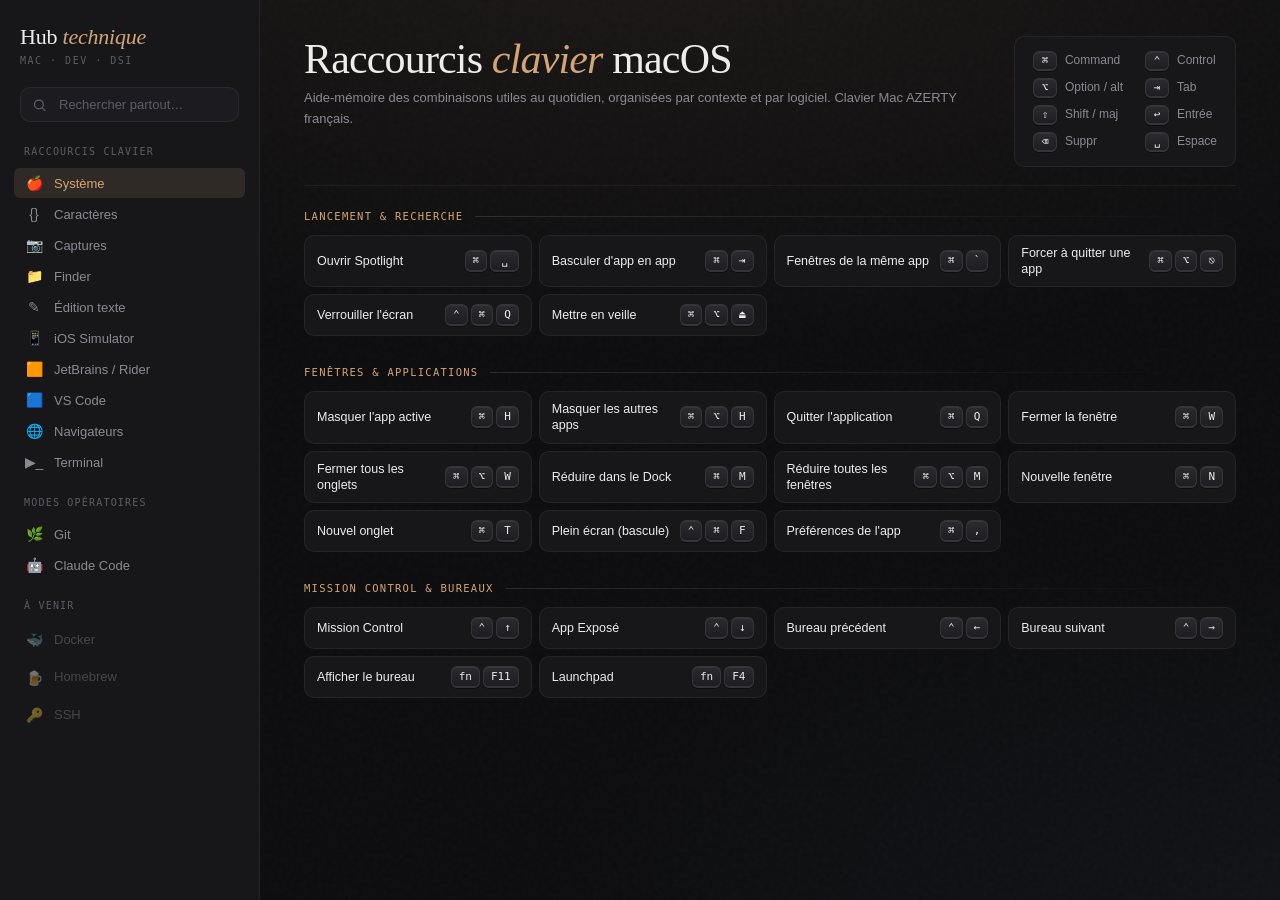
==== index.html @ de7df391 "Prépare le repo pour GitHub Pages - Renomme hub-technique.html en index.html pour servir à la racine" ====
<!DOCTYPE html>
<html lang="fr">
<head>
<meta charset="UTF-8">
<meta name="viewport" content="width=device-width, initial-scale=1.0">
<title>Hub technique — Raccourcis & Modes opératoires</title>
<link href="./assets/fonts.css" rel="stylesheet">
<style>
  :root {
    --bg:          #0d0d0f;
    --bg-raised:   #17171a;
    --bg-card:     #1c1c20;
    --bg-code:     #0a0a0c;
    --border:      rgba(255, 255, 255, 0.06);
    --border-strong: rgba(255, 255, 255, 0.12);
    --text:        #ededea;
    --text-muted:  #8a8a92;
    --text-dim:    #5c5c64;
    --accent:      #d4a574;
    --accent-soft: #d4a57422;
    --accent-hover: #e8b683;
    --accent-blue: #7aa7d9;
    --accent-green: #7dc89a;
    --accent-red:  #d97a7a;
    --key-bg-top:  #2a2a2f;
    --key-bg-bot:  #1d1d22;
    --key-border:  #353539;
    --key-shadow:  rgba(0, 0, 0, 0.4);
    --radius:      10px;
    --radius-sm:   6px;

    --syntax-keyword: #c792ea;
    --syntax-string:  #c3e88d;
    --syntax-comment: #676e95;
    --syntax-func:    #82aaff;
    --syntax-flag:    #ffcb6b;
  }

  * { box-sizing: border-box; margin: 0; padding: 0; }
  html { scroll-behavior: smooth; }

  body {
    font-family: 'Inter', -apple-system, sans-serif;
    background: var(--bg);
    color: var(--text);
    min-height: 100vh;
    line-height: 1.6;
    background-image:
      radial-gradient(ellipse 80% 50% at 50% -10%, rgba(212, 165, 116, 0.08), transparent),
      radial-gradient(ellipse 60% 40% at 100% 100%, rgba(122, 167, 217, 0.04), transparent);
    background-attachment: fixed;
  }

  body::before {
    content: '';
    position: fixed;
    inset: 0;
    pointer-events: none;
    opacity: 0.025;
    background-image: url("data:image/svg+xml,%3Csvg viewBox='0 0 200 200' xmlns='http://www.w3.org/2000/svg'%3E%3Cfilter id='n'%3E%3CfeTurbulence type='fractalNoise' baseFrequency='0.9'/%3E%3C/filter%3E%3Crect width='100%25' height='100%25' filter='url(%23n)'/%3E%3C/svg%3E");
    z-index: 1;
  }

  /* ============ LAYOUT ============ */
  .app {
    display: grid;
    grid-template-columns: 260px 1fr;
    min-height: 100vh;
    position: relative;
    z-index: 2;
  }

  /* ============ SIDEBAR ============ */
  aside {
    background: var(--bg-raised);
    border-right: 1px solid var(--border);
    padding: 24px 14px;
    position: sticky;
    top: 0;
    height: 100vh;
    overflow-y: auto;
  }

  .brand {
    font-family: 'Instrument Serif', serif;
    font-size: 22px;
    line-height: 1.15;
    margin-bottom: 4px;
    letter-spacing: -0.01em;
    padding: 0 6px;
  }
  .brand em { font-style: italic; color: var(--accent); }

  .brand-sub {
    font-family: 'JetBrains Mono', monospace;
    font-size: 10px;
    letter-spacing: 0.15em;
    text-transform: uppercase;
    color: var(--text-dim);
    margin-bottom: 18px;
    padding: 0 6px;
  }

  /* Global search in sidebar */
  .search-wrapper {
    position: relative;
    margin-bottom: 22px;
    padding: 0 6px;
  }

  .search-wrapper svg {
    position: absolute;
    left: 18px;
    top: 50%;
    transform: translateY(-50%);
    color: var(--text-dim);
    pointer-events: none;
  }

  #global-search {
    width: 100%;
    padding: 9px 14px 9px 38px;
    background: var(--bg-card);
    border: 1px solid var(--border);
    border-radius: var(--radius);
    color: var(--text);
    font-family: 'Inter', sans-serif;
    font-size: 13px;
    transition: all 0.2s;
  }
  #global-search:focus {
    outline: none;
    border-color: var(--accent);
    box-shadow: 0 0 0 3px var(--accent-soft);
  }
  #global-search::placeholder { color: var(--text-dim); }

  .search-hint {
    font-family: 'JetBrains Mono', monospace;
    font-size: 10px;
    color: var(--text-dim);
    margin-top: 6px;
    padding: 0 6px;
  }

  .nav-group { margin-bottom: 18px; }

  .nav-group-title {
    font-family: 'JetBrains Mono', monospace;
    font-size: 10px;
    font-weight: 500;
    letter-spacing: 0.12em;
    text-transform: uppercase;
    color: var(--text-dim);
    margin-bottom: 8px;
    padding: 0 10px;
  }

  .nav-item {
    display: flex;
    align-items: center;
    gap: 10px;
    padding: 7px 10px;
    border-radius: var(--radius-sm);
    color: var(--text-muted);
    text-decoration: none;
    font-size: 13px;
    cursor: pointer;
    transition: all 0.15s;
    margin-bottom: 1px;
    border: none;
    background: none;
    width: 100%;
    text-align: left;
    font-family: inherit;
  }

  .nav-item:hover { background: rgba(255,255,255,0.03); color: var(--text); }

  .nav-item.active {
    background: var(--accent-soft);
    color: var(--accent);
    font-weight: 500;
  }

  .nav-icon {
    font-size: 14px;
    width: 20px;
    text-align: center;
    flex-shrink: 0;
  }

  .nav-sub {
    margin-left: 28px;
    padding-left: 12px;
    border-left: 1px solid var(--border);
    margin-top: 4px;
    margin-bottom: 6px;
    display: none;
  }
  .nav-item.active ~ .nav-sub { display: block; }

  .nav-sub a {
    display: block;
    padding: 4px 10px;
    font-size: 12px;
    color: var(--text-dim);
    text-decoration: none;
    border-radius: var(--radius-sm);
    transition: all 0.15s;
  }

  .nav-sub a:hover { color: var(--text); background: rgba(255,255,255,0.03); }

  /* ============ MAIN ============ */
  main {
    padding: 36px 44px 80px;
    max-width: 1200px;
  }

  .page { display: none; animation: fadeIn 0.25s ease-out; }
  .page.active { display: block; }

  @keyframes fadeIn {
    from { opacity: 0; transform: translateY(3px); }
    to { opacity: 1; transform: translateY(0); }
  }

  /* ============ HEADER commun ============ */
  .page-header {
    margin-bottom: 24px;
    padding-bottom: 18px;
    border-bottom: 1px solid var(--border);
  }

  .page-eyebrow {
    font-family: 'JetBrains Mono', monospace;
    font-size: 11px;
    font-weight: 500;
    letter-spacing: 0.15em;
    text-transform: uppercase;
    color: var(--accent);
    margin-bottom: 8px;
  }

  .page-title {
    font-family: 'Instrument Serif', serif;
    font-size: clamp(30px, 4.5vw, 48px);
    font-weight: 400;
    line-height: 1.1;
    letter-spacing: -0.02em;
    margin-bottom: 8px;
  }
  .page-title em { font-style: italic; color: var(--accent); }

  .page-intro {
    color: var(--text-muted);
    font-size: 14px;
    max-width: 700px;
  }

  /* ============ HEADER SPÉCIFIQUE RACCOURCIS (légende 2 col à droite) ============ */
  .shortcuts-header {
    display: grid;
    grid-template-columns: 1fr auto;
    gap: 32px;
    align-items: start;
    margin-bottom: 22px;
    padding-bottom: 18px;
    border-bottom: 1px solid var(--border);
  }

  .shortcuts-header h1 {
    font-family: 'Instrument Serif', serif;
    font-size: clamp(28px, 3.8vw, 42px);
    font-weight: 400;
    line-height: 1.1;
    letter-spacing: -0.02em;
    margin-bottom: 6px;
    white-space: nowrap;
  }
  .shortcuts-header h1 em { font-style: italic; color: var(--accent); }

  .shortcuts-header .page-intro { margin-bottom: 0; font-size: 13px; }

  .legend {
    display: grid;
    grid-template-columns: repeat(2, auto);
    column-gap: 22px;
    row-gap: 7px;
    padding: 14px 18px;
    background: var(--bg-raised);
    border: 1px solid var(--border);
    border-radius: var(--radius);
  }

  .legend-item {
    display: flex;
    align-items: center;
    gap: 8px;
    font-size: 12px;
    color: var(--text-muted);
    white-space: nowrap;
  }

  .legend-item kbd {
    min-width: 24px;
    font-size: 11px;
    padding: 3px 7px;
  }

  /* ============ SECTIONS (communes) ============ */
  .section {
    margin-bottom: 28px;
    scroll-margin-top: 20px;
  }

  .section-title {
    font-family: 'JetBrains Mono', monospace;
    font-size: 10.5px;
    font-weight: 500;
    letter-spacing: 0.12em;
    text-transform: uppercase;
    color: var(--accent);
    margin-bottom: 10px;
    display: flex;
    align-items: center;
    gap: 12px;
  }

  .section-title::after {
    content: '';
    flex: 1;
    height: 1px;
    background: linear-gradient(to right, var(--border-strong), transparent);
  }

  /* MOP : bigger section titles */
  .mop-section-title {
    font-family: 'Instrument Serif', serif;
    font-size: 28px;
    font-weight: 400;
    line-height: 1.2;
    letter-spacing: -0.01em;
    margin-bottom: 6px;
    color: var(--text);
    text-transform: none;
  }

  .mop-section-title::after { display: none; }

  .section-subtitle {
    color: var(--text-muted);
    font-size: 14px;
    margin-bottom: 18px;
  }

  /* ============ CARTE RACCOURCI (grille 4 col) ============ */
  .grid {
    display: grid;
    grid-template-columns: repeat(4, minmax(0, 1fr));
    gap: 7px;
  }

  .card {
    background: var(--bg-raised);
    border: 1px solid var(--border);
    border-radius: var(--radius);
    padding: 9px 12px;
    display: flex;
    justify-content: space-between;
    align-items: center;
    gap: 10px;
    transition: all 0.15s ease;
    min-width: 0;
  }

  .card:hover {
    background: var(--bg-card);
    border-color: var(--border-strong);
    transform: translateY(-1px);
  }

  .card-desc {
    font-size: 12.5px;
    color: var(--text);
    line-height: 1.3;
    flex: 1;
    min-width: 0;
  }

  .card-desc .tip {
    display: block;
    font-size: 10.5px;
    color: var(--text-dim);
    margin-top: 1px;
    font-style: italic;
  }

  .keys {
    display: flex;
    gap: 3px;
    align-items: center;
    flex-shrink: 0;
  }

  kbd {
    font-family: 'JetBrains Mono', monospace;
    font-size: 11px;
    font-weight: 500;
    padding: 4px 7px;
    min-width: 22px;
    background: linear-gradient(to bottom, var(--key-bg-top), var(--key-bg-bot));
    border: 1px solid var(--key-border);
    border-bottom-width: 2px;
    border-radius: var(--radius-sm);
    color: var(--text);
    box-shadow:
      0 1px 0 var(--key-shadow),
      inset 0 1px 0 rgba(255, 255, 255, 0.06);
    text-align: center;
    display: inline-flex;
    align-items: center;
    justify-content: center;
    line-height: 1;
    white-space: nowrap;
  }

  kbd.wide { padding-left: 10px; padding-right: 10px; }

  /* ============ SCENARIO (MOP) ============ */
  .scenario {
    background: var(--bg-raised);
    border: 1px solid var(--border);
    border-radius: var(--radius);
    padding: 20px 22px;
    margin-bottom: 12px;
    transition: border-color 0.2s;
  }

  .scenario:hover { border-color: var(--border-strong); }

  .scenario-title {
    font-size: 15px;
    font-weight: 600;
    color: var(--text);
    margin-bottom: 8px;
    display: flex;
    align-items: baseline;
    gap: 10px;
  }

  .scenario-title::before {
    content: '';
    width: 4px;
    height: 4px;
    border-radius: 50%;
    background: var(--accent);
    flex-shrink: 0;
    margin-top: 8px;
  }

  .scenario-desc {
    color: var(--text-muted);
    font-size: 13.5px;
    line-height: 1.55;
    margin-bottom: 12px;
    padding-left: 14px;
  }

  .scenario-desc strong { color: var(--text); font-weight: 500; }
  .scenario-desc code {
    font-family: 'JetBrains Mono', monospace;
    font-size: 12px;
    padding: 1px 6px;
    background: var(--bg-code);
    border: 1px solid var(--border);
    border-radius: 4px;
    color: var(--accent);
  }

  /* ============ CODE BLOCK ============ */
  .code-block {
    position: relative;
    background: var(--bg-code);
    border: 1px solid var(--border);
    border-radius: var(--radius-sm);
    margin: 10px 0 6px;
    overflow: hidden;
  }

  .code-header {
    display: flex;
    justify-content: space-between;
    align-items: center;
    padding: 8px 12px;
    border-bottom: 1px solid var(--border);
    background: rgba(255,255,255,0.015);
  }

  .code-lang {
    font-family: 'JetBrains Mono', monospace;
    font-size: 10.5px;
    letter-spacing: 0.1em;
    text-transform: uppercase;
    color: var(--text-dim);
  }

  .copy-btn {
    background: none;
    border: 1px solid var(--border);
    color: var(--text-muted);
    padding: 4px 10px;
    border-radius: 5px;
    font-family: 'JetBrains Mono', monospace;
    font-size: 11px;
    cursor: pointer;
    transition: all 0.15s;
    display: flex;
    align-items: center;
    gap: 5px;
  }

  .copy-btn:hover {
    background: var(--bg-card);
    color: var(--text);
    border-color: var(--border-strong);
  }

  .copy-btn.copied {
    background: var(--accent-soft);
    border-color: var(--accent);
    color: var(--accent);
  }

  pre {
    padding: 14px 16px;
    overflow-x: auto;
    font-family: 'JetBrains Mono', monospace;
    font-size: 13px;
    line-height: 1.6;
    color: var(--text);
  }
  pre code { font-family: inherit; }

  .sh-comment { color: var(--syntax-comment); font-style: italic; }
  .sh-str     { color: var(--syntax-string); }
  .sh-func    { color: var(--syntax-func); }

  /* ============ CALLOUT ============ */
  .callout {
    display: flex;
    gap: 12px;
    padding: 12px 16px;
    background: rgba(122, 167, 217, 0.06);
    border: 1px solid rgba(122, 167, 217, 0.2);
    border-left: 3px solid var(--accent-blue);
    border-radius: var(--radius-sm);
    margin-top: 10px;
    font-size: 13px;
    color: var(--text);
    line-height: 1.5;
  }

  .callout.warn {
    background: rgba(217, 122, 122, 0.06);
    border-color: rgba(217, 122, 122, 0.2);
    border-left-color: var(--accent-red);
  }

  .callout.tip {
    background: rgba(125, 200, 154, 0.06);
    border-color: rgba(125, 200, 154, 0.2);
    border-left-color: var(--accent-green);
  }

  .callout-icon {
    flex-shrink: 0;
    font-size: 14px;
    line-height: 1.5;
  }

  .callout strong { color: var(--text); font-weight: 600; }

  /* ============ PROJECT CARDS ============ */
  .project-grid {
    display: grid;
    grid-template-columns: repeat(auto-fill, minmax(420px, 1fr));
    gap: 14px;
    margin-top: 6px;
  }

  .project {
    background: var(--bg-raised);
    border: 1px solid var(--border);
    border-radius: var(--radius);
    padding: 20px 22px;
    transition: all 0.2s;
    display: flex;
    flex-direction: column;
  }

  .project:hover {
    border-color: var(--border-strong);
    transform: translateY(-2px);
  }

  .project-header {
    display: flex;
    justify-content: space-between;
    align-items: center;
    margin-bottom: 10px;
    gap: 12px;
  }

  .project-title {
    font-size: 15px;
    font-weight: 600;
    color: var(--text);
  }

  .project-badge {
    font-family: 'JetBrains Mono', monospace;
    font-size: 10px;
    font-weight: 500;
    letter-spacing: 0.08em;
    text-transform: uppercase;
    padding: 3px 8px;
    border-radius: 4px;
    white-space: nowrap;
    flex-shrink: 0;
  }

  .badge-l1 { background: rgba(125, 200, 154, 0.12); color: var(--accent-green); }
  .badge-l2 { background: rgba(255, 203, 107, 0.12); color: var(--syntax-flag); }
  .badge-l3 { background: rgba(217, 122, 122, 0.12); color: var(--accent-red); }
  .badge-l4 { background: rgba(199, 146, 234, 0.12); color: var(--syntax-keyword); }

  .project-desc {
    color: var(--text-muted);
    font-size: 13px;
    line-height: 1.65;
    margin-bottom: 14px;
    flex: 1;
  }

  .project-prompt-label {
    font-family: 'JetBrains Mono', monospace;
    font-size: 10px;
    letter-spacing: 0.1em;
    text-transform: uppercase;
    color: var(--text-dim);
    margin-bottom: 6px;
  }

  .level-title {
    font-family: 'Instrument Serif', serif;
    font-size: 22px;
    font-weight: 400;
    margin: 28px 0 8px;
  }

  .level-subtitle {
    color: var(--text-muted);
    font-size: 13px;
    margin-bottom: 16px;
  }

  /* ============ TABLE ============ */
  .table-wrap {
    background: var(--bg-raised);
    border: 1px solid var(--border);
    border-radius: var(--radius);
    overflow: hidden;
    margin-bottom: 14px;
  }

  table { width: 100%; border-collapse: collapse; }

  th, td {
    padding: 10px 16px;
    text-align: left;
    font-size: 13px;
    border-bottom: 1px solid var(--border);
  }

  th {
    background: rgba(255,255,255,0.02);
    font-weight: 500;
    color: var(--text-dim);
    font-family: 'JetBrains Mono', monospace;
    font-size: 10.5px;
    letter-spacing: 0.1em;
    text-transform: uppercase;
  }

  td:first-child code {
    font-family: 'JetBrains Mono', monospace;
    font-size: 12.5px;
    color: var(--accent);
    background: var(--bg-code);
    padding: 2px 7px;
    border-radius: 4px;
    border: 1px solid var(--border);
  }

  tbody tr:last-child td { border-bottom: none; }
  tbody tr:hover { background: rgba(255,255,255,0.015); }

  /* ============ SEARCH RESULTS ============ */
  .no-results {
    text-align: center;
    padding: 48px 20px;
    color: var(--text-muted);
    font-size: 14px;
    display: none;
  }
  .no-results.show { display: block; }

  .search-mode-banner {
    background: var(--accent-soft);
    border: 1px solid var(--accent);
    border-radius: var(--radius-sm);
    padding: 10px 14px;
    margin-bottom: 16px;
    font-size: 12.5px;
    color: var(--accent);
    display: none;
  }
  .search-mode-banner.show { display: block; }

  /* ============ MOBILE ============ */
  .menu-toggle {
    display: none;
    position: fixed;
    top: 16px;
    left: 16px;
    z-index: 100;
    background: var(--bg-raised);
    border: 1px solid var(--border);
    color: var(--text);
    padding: 8px 12px;
    border-radius: var(--radius-sm);
    cursor: pointer;
    font-family: inherit;
  }

  @media (max-width: 1200px) {
    .grid { grid-template-columns: repeat(3, minmax(0, 1fr)); }
  }

  @media (max-width: 900px) {
    .app { grid-template-columns: 1fr; }
    aside {
      position: fixed;
      left: -280px;
      top: 0;
      z-index: 99;
      width: 260px;
      transition: left 0.3s ease;
      box-shadow: 8px 0 24px rgba(0,0,0,0.4);
    }
    aside.open { left: 0; }
    main { padding: 64px 24px 60px; }
    .menu-toggle { display: block; }
    .project-grid { grid-template-columns: 1fr; }
    .grid { grid-template-columns: repeat(2, minmax(0, 1fr)); }
    .shortcuts-header { grid-template-columns: 1fr; gap: 18px; }
    .shortcuts-header h1 { white-space: normal; }
  }

  @media (max-width: 600px) {
    .grid { grid-template-columns: 1fr; }
    .legend { grid-template-columns: 1fr 1fr; }
  }

  ::-webkit-scrollbar { width: 8px; height: 8px; }
  ::-webkit-scrollbar-track { background: transparent; }
  ::-webkit-scrollbar-thumb { background: var(--border-strong); border-radius: 4px; }
  ::-webkit-scrollbar-thumb:hover { background: rgba(255,255,255,0.2); }
</style>
</head>
<body>

<button class="menu-toggle" id="menuToggle">☰ Menu</button>

<div class="app">

  <!-- ============ SIDEBAR ============ -->
  <aside id="sidebar">
    <div class="brand">Hub <em>technique</em></div>
    <div class="brand-sub">Mac · Dev · DSI</div>

    <div class="search-wrapper">
      <svg width="15" height="15" viewBox="0 0 24 24" fill="none" stroke="currentColor" stroke-width="2" stroke-linecap="round" stroke-linejoin="round">
        <circle cx="11" cy="11" r="7"></circle>
        <line x1="21" y1="21" x2="16.65" y2="16.65"></line>
      </svg>
      <input type="search" id="global-search" placeholder="Rechercher partout…" autocomplete="off">
    </div>

    <div class="nav-group">
      <div class="nav-group-title">Raccourcis clavier</div>
      <button class="nav-item active" data-page="system"><span class="nav-icon">🍎</span><span>Système</span></button>
      <button class="nav-item" data-page="chars"><span class="nav-icon">{}</span><span>Caractères</span></button>
      <button class="nav-item" data-page="screenshot"><span class="nav-icon">📷</span><span>Captures</span></button>
      <button class="nav-item" data-page="finder"><span class="nav-icon">📁</span><span>Finder</span></button>
      <button class="nav-item" data-page="text"><span class="nav-icon">✎</span><span>Édition texte</span></button>
      <button class="nav-item" data-page="simulator"><span class="nav-icon">📱</span><span>iOS Simulator</span></button>
      <button class="nav-item" data-page="jetbrains"><span class="nav-icon">🟧</span><span>JetBrains / Rider</span></button>
      <button class="nav-item" data-page="vscode"><span class="nav-icon">🟦</span><span>VS Code</span></button>
      <button class="nav-item" data-page="browser"><span class="nav-icon">🌐</span><span>Navigateurs</span></button>
      <button class="nav-item" data-page="terminal"><span class="nav-icon">▶_</span><span>Terminal</span></button>
    </div>

    <div class="nav-group">
      <div class="nav-group-title">Modes opératoires</div>
      <button class="nav-item" data-page="git"><span class="nav-icon">🌿</span><span>Git</span></button>
      <div class="nav-sub">
        <a href="#git-concepts">Concepts de base</a>
        <a href="#git-config">Configuration initiale</a>
        <a href="#git-quotidien">Travail au quotidien</a>
        <a href="#git-branches">Branches & fusion</a>
        <a href="#git-erreurs">Rattraper une erreur</a>
        <a href="#git-collab">Collaboration (push/pull)</a>
        <a href="#git-cheatsheet">Cheat sheet</a>
      </div>
      <button class="nav-item" data-page="claude-code"><span class="nav-icon">🤖</span><span>Claude Code</span></button>
      <div class="nav-sub">
        <a href="#cc-installation">Installation</a>
        <a href="#cc-premier-pas">Premiers pas</a>
        <a href="#cc-scenarios">Scénarios courants</a>
        <a href="#cc-slash">Commandes slash</a>
        <a href="#cc-bonnes-pratiques">Bonnes pratiques</a>
        <a href="#cc-projets">Idées de projets</a>
      </div>
    </div>

    <div class="nav-group">
      <div class="nav-group-title">À venir</div>
      <div class="nav-item" style="opacity:0.4;cursor:default"><span class="nav-icon">🐳</span><span>Docker</span></div>
      <div class="nav-item" style="opacity:0.4;cursor:default"><span class="nav-icon">🍺</span><span>Homebrew</span></div>
      <div class="nav-item" style="opacity:0.4;cursor:default"><span class="nav-icon">🔑</span><span>SSH</span></div>
    </div>
  </aside>

  <main>

    <div class="search-mode-banner" id="searchBanner">
      🔍 Recherche globale active — résultats filtrés dans toutes les catégories. Appuie sur <kbd style="padding:1px 6px;font-size:10px">Échap</kbd> pour effacer.
    </div>

    <div class="no-results" id="noResults">Aucun résultat pour ta recherche.</div>

    <!-- ================ SHORTCUTS HEADER (visible uniquement sur pages de raccourcis) ================ -->
    <div class="shortcuts-header" id="shortcutsHeader">
      <div>
        <h1>Raccourcis <em>clavier</em> macOS</h1>
        <p class="page-intro">Aide-mémoire des combinaisons utiles au quotidien, organisées par contexte et par logiciel. Clavier Mac AZERTY français.</p>
      </div>
      <div class="legend">
        <div class="legend-item"><kbd>⌘</kbd> Command</div>
        <div class="legend-item"><kbd>⌃</kbd> Control</div>
        <div class="legend-item"><kbd>⌥</kbd> Option / alt</div>
        <div class="legend-item"><kbd>⇥</kbd> Tab</div>
        <div class="legend-item"><kbd>⇧</kbd> Shift / maj</div>
        <div class="legend-item"><kbd>↩</kbd> Entrée</div>
        <div class="legend-item"><kbd>⌫</kbd> Suppr</div>
        <div class="legend-item"><kbd>␣</kbd> Espace</div>
      </div>
    </div>

    <!-- =================================================================== -->
    <!-- RACCOURCIS : SYSTÈME                                                -->
    <!-- =================================================================== -->
    <div class="page active" data-page="system" data-type="shortcuts">
      <div class="section"><div class="section-title">Lancement & recherche</div>
        <div class="grid">
          <div class="card"><span class="card-desc">Ouvrir Spotlight</span><span class="keys"><kbd>⌘</kbd><kbd class="wide">␣</kbd></span></div>
          <div class="card"><span class="card-desc">Basculer d'app en app</span><span class="keys"><kbd>⌘</kbd><kbd>⇥</kbd></span></div>
          <div class="card"><span class="card-desc">Fenêtres de la même app</span><span class="keys"><kbd>⌘</kbd><kbd>`</kbd></span></div>
          <div class="card"><span class="card-desc">Forcer à quitter une app</span><span class="keys"><kbd>⌘</kbd><kbd>⌥</kbd><kbd>⎋</kbd></span></div>
          <div class="card"><span class="card-desc">Verrouiller l'écran</span><span class="keys"><kbd>⌃</kbd><kbd>⌘</kbd><kbd>Q</kbd></span></div>
          <div class="card"><span class="card-desc">Mettre en veille</span><span class="keys"><kbd>⌘</kbd><kbd>⌥</kbd><kbd>⏏</kbd></span></div>
        </div>
      </div>
      <div class="section"><div class="section-title">Fenêtres & applications</div>
        <div class="grid">
          <div class="card"><span class="card-desc">Masquer l'app active</span><span class="keys"><kbd>⌘</kbd><kbd>H</kbd></span></div>
          <div class="card"><span class="card-desc">Masquer les autres apps</span><span class="keys"><kbd>⌘</kbd><kbd>⌥</kbd><kbd>H</kbd></span></div>
          <div class="card"><span class="card-desc">Quitter l'application</span><span class="keys"><kbd>⌘</kbd><kbd>Q</kbd></span></div>
          <div class="card"><span class="card-desc">Fermer la fenêtre</span><span class="keys"><kbd>⌘</kbd><kbd>W</kbd></span></div>
          <div class="card"><span class="card-desc">Fermer tous les onglets</span><span class="keys"><kbd>⌘</kbd><kbd>⌥</kbd><kbd>W</kbd></span></div>
          <div class="card"><span class="card-desc">Réduire dans le Dock</span><span class="keys"><kbd>⌘</kbd><kbd>M</kbd></span></div>
          <div class="card"><span class="card-desc">Réduire toutes les fenêtres</span><span class="keys"><kbd>⌘</kbd><kbd>⌥</kbd><kbd>M</kbd></span></div>
          <div class="card"><span class="card-desc">Nouvelle fenêtre</span><span class="keys"><kbd>⌘</kbd><kbd>N</kbd></span></div>
          <div class="card"><span class="card-desc">Nouvel onglet</span><span class="keys"><kbd>⌘</kbd><kbd>T</kbd></span></div>
          <div class="card"><span class="card-desc">Plein écran (bascule)</span><span class="keys"><kbd>⌃</kbd><kbd>⌘</kbd><kbd>F</kbd></span></div>
          <div class="card"><span class="card-desc">Préférences de l'app</span><span class="keys"><kbd>⌘</kbd><kbd>,</kbd></span></div>
        </div>
      </div>
      <div class="section"><div class="section-title">Mission Control & bureaux</div>
        <div class="grid">
          <div class="card"><span class="card-desc">Mission Control</span><span class="keys"><kbd>⌃</kbd><kbd>↑</kbd></span></div>
          <div class="card"><span class="card-desc">App Exposé</span><span class="keys"><kbd>⌃</kbd><kbd>↓</kbd></span></div>
          <div class="card"><span class="card-desc">Bureau précédent</span><span class="keys"><kbd>⌃</kbd><kbd>←</kbd></span></div>
          <div class="card"><span class="card-desc">Bureau suivant</span><span class="keys"><kbd>⌃</kbd><kbd>→</kbd></span></div>
          <div class="card"><span class="card-desc">Afficher le bureau</span><span class="keys"><kbd>fn</kbd><kbd>F11</kbd></span></div>
          <div class="card"><span class="card-desc">Launchpad</span><span class="keys"><kbd>fn</kbd><kbd>F4</kbd></span></div>
        </div>
      </div>
    </div>

    <!-- =================================================================== -->
    <!-- RACCOURCIS : CARACTÈRES                                             -->
    <!-- =================================================================== -->
    <div class="page" data-page="chars" data-type="shortcuts">
      <div class="section"><div class="section-title">Crochets & accolades (AZERTY Mac)</div>
        <div class="grid">
          <div class="card"><span class="card-desc">Crochet ouvrant <strong>[</strong></span><span class="keys"><kbd>⌥</kbd><kbd>⇧</kbd><kbd>(</kbd></span></div>
          <div class="card"><span class="card-desc">Crochet fermant <strong>]</strong></span><span class="keys"><kbd>⌥</kbd><kbd>⇧</kbd><kbd>)</kbd></span></div>
          <div class="card"><span class="card-desc">Accolade ouvrante <strong>{</strong></span><span class="keys"><kbd>⌥</kbd><kbd>(</kbd></span></div>
          <div class="card"><span class="card-desc">Accolade fermante <strong>}</strong></span><span class="keys"><kbd>⌥</kbd><kbd>)</kbd></span></div>
          <div class="card"><span class="card-desc">Pipe <strong>|</strong></span><span class="keys"><kbd>⌥</kbd><kbd>⇧</kbd><kbd>L</kbd></span></div>
          <div class="card"><span class="card-desc">Anti-slash <strong>\</strong></span><span class="keys"><kbd>⌥</kbd><kbd>⇧</kbd><kbd>/</kbd></span></div>
        </div>
      </div>
      <div class="section"><div class="section-title">Programmation & web</div>
        <div class="grid">
          <div class="card"><span class="card-desc">Arobase <strong>@</strong></span><span class="keys"><kbd>@</kbd></span></div>
          <div class="card"><span class="card-desc">Dièse <strong>#</strong></span><span class="keys"><kbd>⌥</kbd><kbd>⇧</kbd><kbd>@</kbd></span></div>
          <div class="card"><span class="card-desc">Tilde <strong>~</strong> <span class="tip">puis espace</span></span><span class="keys"><kbd>⌥</kbd><kbd>N</kbd></span></div>
          <div class="card"><span class="card-desc">Backtick <strong>`</strong> <span class="tip">puis espace</span></span><span class="keys"><kbd>⌥</kbd><kbd>⇧</kbd><kbd>@</kbd></span></div>
          <div class="card"><span class="card-desc">Esperluette <strong>&</strong></span><span class="keys"><kbd>1</kbd></span></div>
          <div class="card"><span class="card-desc">Euro <strong>€</strong></span><span class="keys"><kbd>⌥</kbd><kbd>$</kbd></span></div>
          <div class="card"><span class="card-desc">Dollar <strong>$</strong></span><span class="keys"><kbd>$</kbd></span></div>
          <div class="card"><span class="card-desc">Livre <strong>£</strong></span><span class="keys"><kbd>⇧</kbd><kbd>$</kbd></span></div>
        </div>
      </div>
      <div class="section"><div class="section-title">Typographie & symboles</div>
        <div class="grid">
          <div class="card"><span class="card-desc">Points suspension <strong>…</strong></span><span class="keys"><kbd>⌥</kbd><kbd>;</kbd></span></div>
          <div class="card"><span class="card-desc">Puce <strong>•</strong></span><span class="keys"><kbd>⌥</kbd><kbd>⇧</kbd><kbd>:</kbd></span></div>
          <div class="card"><span class="card-desc">Tiret cadratin <strong>—</strong></span><span class="keys"><kbd>⌥</kbd><kbd>⇧</kbd><kbd>-</kbd></span></div>
          <div class="card"><span class="card-desc">Tiret demi-cadratin <strong>–</strong></span><span class="keys"><kbd>⌥</kbd><kbd>-</kbd></span></div>
          <div class="card"><span class="card-desc">Guillemets fr. <strong>«</strong></span><span class="keys"><kbd>⌥</kbd><kbd>7</kbd></span></div>
          <div class="card"><span class="card-desc">Guillemets fr. <strong>»</strong></span><span class="keys"><kbd>⌥</kbd><kbd>⇧</kbd><kbd>7</kbd></span></div>
          <div class="card"><span class="card-desc">Copyright <strong>©</strong></span><span class="keys"><kbd>⌥</kbd><kbd>C</kbd></span></div>
          <div class="card"><span class="card-desc">Registered <strong>®</strong></span><span class="keys"><kbd>⌥</kbd><kbd>R</kbd></span></div>
          <div class="card"><span class="card-desc">Trademark <strong>™</strong></span><span class="keys"><kbd>⌥</kbd><kbd>⇧</kbd><kbd>2</kbd></span></div>
          <div class="card"><span class="card-desc">Œ majuscule</span><span class="keys"><kbd>⌥</kbd><kbd>O</kbd></span></div>
          <div class="card"><span class="card-desc">Æ majuscule</span><span class="keys"><kbd>⌥</kbd><kbd>A</kbd></span></div>
          <div class="card"><span class="card-desc">Ç majuscule</span><span class="keys"><kbd>⌥</kbd><kbd>⇧</kbd><kbd>Ç</kbd></span></div>
        </div>
      </div>
      <div class="section"><div class="section-title">Mathématiques & scientifique</div>
        <div class="grid">
          <div class="card"><span class="card-desc">Différent de <strong>≠</strong></span><span class="keys"><kbd>⌥</kbd><kbd>=</kbd></span></div>
          <div class="card"><span class="card-desc">Plus ou moins <strong>±</strong></span><span class="keys"><kbd>⌥</kbd><kbd>⇧</kbd><kbd>=</kbd></span></div>
          <div class="card"><span class="card-desc">Inférieur ou égal <strong>≤</strong></span><span class="keys"><kbd>⌥</kbd><kbd>&lt;</kbd></span></div>
          <div class="card"><span class="card-desc">Supérieur ou égal <strong>≥</strong></span><span class="keys"><kbd>⌥</kbd><kbd>⇧</kbd><kbd>&lt;</kbd></span></div>
          <div class="card"><span class="card-desc">Infini <strong>∞</strong></span><span class="keys"><kbd>⌥</kbd><kbd>B</kbd></span></div>
          <div class="card"><span class="card-desc">Racine carrée <strong>√</strong></span><span class="keys"><kbd>⌥</kbd><kbd>V</kbd></span></div>
          <div class="card"><span class="card-desc">Pi <strong>π</strong></span><span class="keys"><kbd>⌥</kbd><kbd>P</kbd></span></div>
          <div class="card"><span class="card-desc">Micro <strong>µ</strong></span><span class="keys"><kbd>⌥</kbd><kbd>M</kbd></span></div>
          <div class="card"><span class="card-desc">Oméga <strong>Ω</strong></span><span class="keys"><kbd>⌥</kbd><kbd>Z</kbd></span></div>
          <div class="card"><span class="card-desc">Degré <strong>°</strong></span><span class="keys"><kbd>⌥</kbd><kbd>⇧</kbd><kbd>K</kbd></span></div>
        </div>
      </div>
      <div class="section"><div class="section-title">Visualiseur & émojis</div>
        <div class="grid">
          <div class="card"><span class="card-desc">Visualiseur de clavier</span><span class="keys"><kbd>⌘</kbd><kbd>⌥</kbd><kbd>␣</kbd></span></div>
          <div class="card"><span class="card-desc">Sélecteur d'émojis & symboles</span><span class="keys"><kbd>⌃</kbd><kbd>⌘</kbd><kbd>␣</kbd></span></div>
        </div>
      </div>
    </div>

    <!-- =================================================================== -->
    <!-- RACCOURCIS : CAPTURES                                               -->
    <!-- =================================================================== -->
    <div class="page" data-page="screenshot" data-type="shortcuts">
      <div class="section"><div class="section-title">Captures d'écran</div>
        <div class="grid">
          <div class="card"><span class="card-desc">Écran entier</span><span class="keys"><kbd>⌘</kbd><kbd>⇧</kbd><kbd>3</kbd></span></div>
          <div class="card"><span class="card-desc">Zone sélectionnée</span><span class="keys"><kbd>⌘</kbd><kbd>⇧</kbd><kbd>4</kbd></span></div>
          <div class="card"><span class="card-desc">Fenêtre <span class="tip">⌘⇧4 puis espace</span></span><span class="keys"><kbd>⌘</kbd><kbd>⇧</kbd><kbd>4</kbd><kbd>␣</kbd></span></div>
          <div class="card"><span class="card-desc">Barre d'outils avancée</span><span class="keys"><kbd>⌘</kbd><kbd>⇧</kbd><kbd>5</kbd></span></div>
          <div class="card"><span class="card-desc">Touch Bar</span><span class="keys"><kbd>⌘</kbd><kbd>⇧</kbd><kbd>6</kbd></span></div>
          <div class="card"><span class="card-desc">Enregistrement vidéo</span><span class="keys"><kbd>⌘</kbd><kbd>⇧</kbd><kbd>5</kbd></span></div>
          <div class="card"><span class="card-desc">Copier vers presse-papier <span class="tip">ajouter ⌃</span></span><span class="keys"><kbd>+</kbd><kbd>⌃</kbd></span></div>
          <div class="card"><span class="card-desc">Annuler capture en cours</span><span class="keys"><kbd>⎋</kbd></span></div>
        </div>
      </div>
    </div>

    <!-- =================================================================== -->
    <!-- RACCOURCIS : FINDER                                                 -->
    <!-- =================================================================== -->
    <div class="page" data-page="finder" data-type="shortcuts">
      <div class="section"><div class="section-title">Fichiers & dossiers</div>
        <div class="grid">
          <div class="card"><span class="card-desc">Nouveau dossier</span><span class="keys"><kbd>⌘</kbd><kbd>⇧</kbd><kbd>N</kbd></span></div>
          <div class="card"><span class="card-desc">Dossier intelligent</span><span class="keys"><kbd>⌘</kbd><kbd>⌥</kbd><kbd>N</kbd></span></div>
          <div class="card"><span class="card-desc">Dupliquer l'élément</span><span class="keys"><kbd>⌘</kbd><kbd>D</kbd></span></div>
          <div class="card"><span class="card-desc">Ouvrir l'élément</span><span class="keys"><kbd>⌘</kbd><kbd>O</kbd></span></div>
          <div class="card"><span class="card-desc">Aperçu rapide</span><span class="keys"><kbd>␣</kbd></span></div>
          <div class="card"><span class="card-desc">Obtenir les infos</span><span class="keys"><kbd>⌘</kbd><kbd>I</kbd></span></div>
          <div class="card"><span class="card-desc">Renommer</span><span class="keys"><kbd>↩</kbd></span></div>
          <div class="card"><span class="card-desc">Mettre à la corbeille</span><span class="keys"><kbd>⌘</kbd><kbd>⌫</kbd></span></div>
          <div class="card"><span class="card-desc">Vider la corbeille</span><span class="keys"><kbd>⌘</kbd><kbd>⇧</kbd><kbd>⌫</kbd></span></div>
          <div class="card"><span class="card-desc">Supprimer définitivement</span><span class="keys"><kbd>⌘</kbd><kbd>⌥</kbd><kbd>⌫</kbd></span></div>
          <div class="card"><span class="card-desc">Copier</span><span class="keys"><kbd>⌘</kbd><kbd>C</kbd></span></div>
          <div class="card"><span class="card-desc">Coller</span><span class="keys"><kbd>⌘</kbd><kbd>V</kbd></span></div>
          <div class="card"><span class="card-desc"><strong>Déplacer</strong> (au lieu de copier)</span><span class="keys"><kbd>⌘</kbd><kbd>⌥</kbd><kbd>V</kbd></span></div>
        </div>
      </div>
      <div class="section"><div class="section-title">Navigation</div>
        <div class="grid">
          <div class="card"><span class="card-desc">Aller à un dossier (chemin)</span><span class="keys"><kbd>⌘</kbd><kbd>⇧</kbd><kbd>G</kbd></span></div>
          <div class="card"><span class="card-desc">Dossier Départ</span><span class="keys"><kbd>⌘</kbd><kbd>⇧</kbd><kbd>H</kbd></span></div>
          <div class="card"><span class="card-desc">Applications</span><span class="keys"><kbd>⌘</kbd><kbd>⇧</kbd><kbd>A</kbd></span></div>
          <div class="card"><span class="card-desc">Bureau</span><span class="keys"><kbd>⌘</kbd><kbd>⇧</kbd><kbd>D</kbd></span></div>
          <div class="card"><span class="card-desc">iCloud Drive</span><span class="keys"><kbd>⌘</kbd><kbd>⇧</kbd><kbd>I</kbd></span></div>
          <div class="card"><span class="card-desc">Dossier parent</span><span class="keys"><kbd>⌘</kbd><kbd>↑</kbd></span></div>
          <div class="card"><span class="card-desc">Ouvrir le dossier</span><span class="keys"><kbd>⌘</kbd><kbd>↓</kbd></span></div>
          <div class="card"><span class="card-desc">Chemin d'accès complet</span><span class="keys"><kbd>⌘</kbd><kbd>⌥</kbd><kbd>P</kbd></span></div>
        </div>
      </div>
      <div class="section"><div class="section-title">Affichage</div>
        <div class="grid">
          <div class="card"><span class="card-desc">Vue icônes</span><span class="keys"><kbd>⌘</kbd><kbd>1</kbd></span></div>
          <div class="card"><span class="card-desc">Vue liste</span><span class="keys"><kbd>⌘</kbd><kbd>2</kbd></span></div>
          <div class="card"><span class="card-desc">Vue colonnes</span><span class="keys"><kbd>⌘</kbd><kbd>3</kbd></span></div>
          <div class="card"><span class="card-desc">Vue galerie</span><span class="keys"><kbd>⌘</kbd><kbd>4</kbd></span></div>
          <div class="card"><span class="card-desc">Fichiers cachés</span><span class="keys"><kbd>⌘</kbd><kbd>⇧</kbd><kbd>.</kbd></span></div>
          <div class="card"><span class="card-desc">Barre latérale</span><span class="keys"><kbd>⌘</kbd><kbd>⌥</kbd><kbd>S</kbd></span></div>
        </div>
      </div>
    </div>

    <!-- =================================================================== -->
    <!-- RACCOURCIS : ÉDITION TEXTE                                          -->
    <!-- =================================================================== -->
    <div class="page" data-page="text" data-type="shortcuts">
      <div class="section"><div class="section-title">Sélection & navigation</div>
        <div class="grid">
          <div class="card"><span class="card-desc">Tout sélectionner</span><span class="keys"><kbd>⌘</kbd><kbd>A</kbd></span></div>
          <div class="card"><span class="card-desc">Sélect. mot par mot</span><span class="keys"><kbd>⌥</kbd><kbd>⇧</kbd><kbd>←/→</kbd></span></div>
          <div class="card"><span class="card-desc">Sélect. début/fin ligne</span><span class="keys"><kbd>⌘</kbd><kbd>⇧</kbd><kbd>←/→</kbd></span></div>
          <div class="card"><span class="card-desc">Sélect. début/fin doc.</span><span class="keys"><kbd>⌘</kbd><kbd>⇧</kbd><kbd>↑/↓</kbd></span></div>
          <div class="card"><span class="card-desc">Mot préc. / suivant</span><span class="keys"><kbd>⌥</kbd><kbd>←/→</kbd></span></div>
          <div class="card"><span class="card-desc">Début / fin de ligne</span><span class="keys"><kbd>⌘</kbd><kbd>←/→</kbd></span></div>
          <div class="card"><span class="card-desc">Début / fin document</span><span class="keys"><kbd>⌘</kbd><kbd>↑/↓</kbd></span></div>
        </div>
      </div>
      <div class="section"><div class="section-title">Suppression</div>
        <div class="grid">
          <div class="card"><span class="card-desc">Supprimer le mot préc.</span><span class="keys"><kbd>⌥</kbd><kbd>⌫</kbd></span></div>
          <div class="card"><span class="card-desc">Effacer début de ligne</span><span class="keys"><kbd>⌘</kbd><kbd>⌫</kbd></span></div>
          <div class="card"><span class="card-desc">Suppr. caractère suivant <span class="tip">= Delete Windows</span></span><span class="keys"><kbd>fn</kbd><kbd>⌫</kbd></span></div>
        </div>
      </div>
      <div class="section"><div class="section-title">Copier, coller, rechercher</div>
        <div class="grid">
          <div class="card"><span class="card-desc">Copier</span><span class="keys"><kbd>⌘</kbd><kbd>C</kbd></span></div>
          <div class="card"><span class="card-desc">Couper</span><span class="keys"><kbd>⌘</kbd><kbd>X</kbd></span></div>
          <div class="card"><span class="card-desc">Coller</span><span class="keys"><kbd>⌘</kbd><kbd>V</kbd></span></div>
          <div class="card"><span class="card-desc">Coller sans mise en forme</span><span class="keys"><kbd>⌘</kbd><kbd>⌥</kbd><kbd>⇧</kbd><kbd>V</kbd></span></div>
          <div class="card"><span class="card-desc">Annuler</span><span class="keys"><kbd>⌘</kbd><kbd>Z</kbd></span></div>
          <div class="card"><span class="card-desc">Rétablir</span><span class="keys"><kbd>⌘</kbd><kbd>⇧</kbd><kbd>Z</kbd></span></div>
          <div class="card"><span class="card-desc">Rechercher</span><span class="keys"><kbd>⌘</kbd><kbd>F</kbd></span></div>
          <div class="card"><span class="card-desc">Occurrence suivante</span><span class="keys"><kbd>⌘</kbd><kbd>G</kbd></span></div>
          <div class="card"><span class="card-desc">Occurrence précédente</span><span class="keys"><kbd>⌘</kbd><kbd>⇧</kbd><kbd>G</kbd></span></div>
        </div>
      </div>
    </div>

    <!-- =================================================================== -->
    <!-- RACCOURCIS : iOS SIMULATOR                                          -->
    <!-- =================================================================== -->
    <div class="page" data-page="simulator" data-type="shortcuts">
      <div class="section"><div class="section-title">Application & fenêtre</div>
        <div class="grid">
          <div class="card"><span class="card-desc"><strong>Réduire l'app</strong> (Home)</span><span class="keys"><kbd>⌘</kbd><kbd>⇧</kbd><kbd>H</kbd></span></div>
          <div class="card"><span class="card-desc">Double Home (Switcher)</span><span class="keys"><kbd>⌘</kbd><kbd>⇧</kbd><kbd>H</kbd><kbd>×2</kbd></span></div>
          <div class="card"><span class="card-desc"><strong>Fermer</strong> Simulator</span><span class="keys"><kbd>⌘</kbd><kbd>Q</kbd></span></div>
          <div class="card"><span class="card-desc">Fermer la fenêtre</span><span class="keys"><kbd>⌘</kbd><kbd>W</kbd></span></div>
          <div class="card"><span class="card-desc">Verrouiller l'appareil</span><span class="keys"><kbd>⌘</kbd><kbd>L</kbd></span></div>
        </div>
      </div>
      <div class="section"><div class="section-title">Interaction</div>
        <div class="grid">
          <div class="card"><span class="card-desc">Clavier logiciel</span><span class="keys"><kbd>⌘</kbd><kbd>K</kbd></span></div>
          <div class="card"><span class="card-desc">Utiliser clavier Mac</span><span class="keys"><kbd>⌘</kbd><kbd>⇧</kbd><kbd>K</kbd></span></div>
          <div class="card"><span class="card-desc">Shake gesture</span><span class="keys"><kbd>⌃</kbd><kbd>⌘</kbd><kbd>Z</kbd></span></div>
          <div class="card"><span class="card-desc">Siri</span><span class="keys"><kbd>⌘</kbd><kbd>⇧</kbd><kbd>S</kbd></span></div>
        </div>
      </div>
      <div class="section"><div class="section-title">Affichage & rotation</div>
        <div class="grid">
          <div class="card"><span class="card-desc">Rotation gauche</span><span class="keys"><kbd>⌘</kbd><kbd>←</kbd></span></div>
          <div class="card"><span class="card-desc">Rotation droite</span><span class="keys"><kbd>⌘</kbd><kbd>→</kbd></span></div>
          <div class="card"><span class="card-desc">Taille physique</span><span class="keys"><kbd>⌘</kbd><kbd>1</kbd></span></div>
          <div class="card"><span class="card-desc">Échelle 75%</span><span class="keys"><kbd>⌘</kbd><kbd>2</kbd></span></div>
          <div class="card"><span class="card-desc">Échelle 50%</span><span class="keys"><kbd>⌘</kbd><kbd>3</kbd></span></div>
          <div class="card"><span class="card-desc">Échelle 33%</span><span class="keys"><kbd>⌘</kbd><kbd>4</kbd></span></div>
          <div class="card"><span class="card-desc">Échelle 25%</span><span class="keys"><kbd>⌘</kbd><kbd>5</kbd></span></div>
        </div>
      </div>
      <div class="section"><div class="section-title">Debug & dev</div>
        <div class="grid">
          <div class="card"><span class="card-desc">Capture d'écran</span><span class="keys"><kbd>⌘</kbd><kbd>S</kbd></span></div>
          <div class="card"><span class="card-desc">Enregistrer vidéo</span><span class="keys"><kbd>⌘</kbd><kbd>R</kbd></span></div>
          <div class="card"><span class="card-desc">Avertissement mémoire</span><span class="keys"><kbd>⌃</kbd><kbd>⌘</kbd><kbd>M</kbd></span></div>
          <div class="card"><span class="card-desc">Animations lentes</span><span class="keys"><kbd>⌘</kbd><kbd>T</kbd></span></div>
          <div class="card"><span class="card-desc">Coller dans le simulateur</span><span class="keys"><kbd>⌘</kbd><kbd>V</kbd></span></div>
        </div>
      </div>
    </div>

    <!-- =================================================================== -->
    <!-- RACCOURCIS : JETBRAINS                                              -->
    <!-- =================================================================== -->
    <div class="page" data-page="jetbrains" data-type="shortcuts">
      <div class="section"><div class="section-title">Les indispensables</div>
        <div class="grid">
          <div class="card"><span class="card-desc"><strong>Find Action</strong></span><span class="keys"><kbd>⌘</kbd><kbd>⇧</kbd><kbd>A</kbd></span></div>
          <div class="card"><span class="card-desc">Search Everywhere</span><span class="keys"><kbd>⇧</kbd><kbd>×2</kbd></span></div>
          <div class="card"><span class="card-desc">Fichiers récents</span><span class="keys"><kbd>⌘</kbd><kbd>E</kbd></span></div>
          <div class="card"><span class="card-desc">Emplacements récents</span><span class="keys"><kbd>⌘</kbd><kbd>⇧</kbd><kbd>E</kbd></span></div>
          <div class="card"><span class="card-desc">Quick Fix / Context Actions</span><span class="keys"><kbd>⌥</kbd><kbd>↩</kbd></span></div>
        </div>
      </div>
      <div class="section"><div class="section-title">Navigation</div>
        <div class="grid">
          <div class="card"><span class="card-desc">Aller à une classe</span><span class="keys"><kbd>⌘</kbd><kbd>O</kbd></span></div>
          <div class="card"><span class="card-desc">Aller à un fichier</span><span class="keys"><kbd>⌘</kbd><kbd>⇧</kbd><kbd>O</kbd></span></div>
          <div class="card"><span class="card-desc">Aller à un symbole</span><span class="keys"><kbd>⌘</kbd><kbd>⌥</kbd><kbd>O</kbd></span></div>
          <div class="card"><span class="card-desc">Aller à la déclaration</span><span class="keys"><kbd>⌘</kbd><kbd>B</kbd></span></div>
          <div class="card"><span class="card-desc">Aller à l'implémentation</span><span class="keys"><kbd>⌘</kbd><kbd>⌥</kbd><kbd>B</kbd></span></div>
          <div class="card"><span class="card-desc">Retour en arrière</span><span class="keys"><kbd>⌘</kbd><kbd>[</kbd></span></div>
          <div class="card"><span class="card-desc">Avancer</span><span class="keys"><kbd>⌘</kbd><kbd>]</kbd></span></div>
          <div class="card"><span class="card-desc">Trouver les usages</span><span class="keys"><kbd>⌥</kbd><kbd>F7</kbd></span></div>
          <div class="card"><span class="card-desc">Prochaine erreur</span><span class="keys"><kbd>F2</kbd></span></div>
        </div>
      </div>
      <div class="section"><div class="section-title">Édition</div>
        <div class="grid">
          <div class="card"><span class="card-desc">Autocomplétion</span><span class="keys"><kbd>⌃</kbd><kbd>␣</kbd></span></div>
          <div class="card"><span class="card-desc">Smart Complete</span><span class="keys"><kbd>⌃</kbd><kbd>⇧</kbd><kbd>␣</kbd></span></div>
          <div class="card"><span class="card-desc">Générer (getters, ctor…)</span><span class="keys"><kbd>⌘</kbd><kbd>N</kbd></span></div>
          <div class="card"><span class="card-desc">Surround With</span><span class="keys"><kbd>⌘</kbd><kbd>⌥</kbd><kbd>T</kbd></span></div>
          <div class="card"><span class="card-desc">Dupliquer la ligne</span><span class="keys"><kbd>⌘</kbd><kbd>D</kbd></span></div>
          <div class="card"><span class="card-desc">Supprimer la ligne</span><span class="keys"><kbd>⌘</kbd><kbd>⌫</kbd></span></div>
          <div class="card"><span class="card-desc">Commenter ligne</span><span class="keys"><kbd>⌘</kbd><kbd>/</kbd></span></div>
          <div class="card"><span class="card-desc">Commentaire bloc</span><span class="keys"><kbd>⌘</kbd><kbd>⌥</kbd><kbd>/</kbd></span></div>
          <div class="card"><span class="card-desc">Reformater le code</span><span class="keys"><kbd>⌘</kbd><kbd>⌥</kbd><kbd>L</kbd></span></div>
          <div class="card"><span class="card-desc">Optimiser les imports</span><span class="keys"><kbd>⌃</kbd><kbd>⌥</kbd><kbd>O</kbd></span></div>
          <div class="card"><span class="card-desc">Multi-curseur</span><span class="keys"><kbd>⌥</kbd><kbd>⇧</kbd><kbd>clic</kbd></span></div>
        </div>
      </div>
      <div class="section"><div class="section-title">Refactoring</div>
        <div class="grid">
          <div class="card"><span class="card-desc">Menu Refactor This</span><span class="keys"><kbd>⌃</kbd><kbd>T</kbd></span></div>
          <div class="card"><span class="card-desc">Renommer</span><span class="keys"><kbd>⇧</kbd><kbd>F6</kbd></span></div>
          <div class="card"><span class="card-desc">Extraire variable</span><span class="keys"><kbd>⌘</kbd><kbd>⌥</kbd><kbd>V</kbd></span></div>
          <div class="card"><span class="card-desc">Extraire méthode</span><span class="keys"><kbd>⌘</kbd><kbd>⌥</kbd><kbd>M</kbd></span></div>
          <div class="card"><span class="card-desc">Extraire paramètre</span><span class="keys"><kbd>⌘</kbd><kbd>⌥</kbd><kbd>P</kbd></span></div>
          <div class="card"><span class="card-desc">Extraire champ</span><span class="keys"><kbd>⌘</kbd><kbd>⌥</kbd><kbd>F</kbd></span></div>
        </div>
      </div>
      <div class="section"><div class="section-title">Recherche & Run/Debug</div>
        <div class="grid">
          <div class="card"><span class="card-desc">Rechercher projet</span><span class="keys"><kbd>⌘</kbd><kbd>⇧</kbd><kbd>F</kbd></span></div>
          <div class="card"><span class="card-desc">Remplacer projet</span><span class="keys"><kbd>⌘</kbd><kbd>⇧</kbd><kbd>R</kbd></span></div>
          <div class="card"><span class="card-desc">Rechercher fichier</span><span class="keys"><kbd>⌘</kbd><kbd>F</kbd></span></div>
          <div class="card"><span class="card-desc">Remplacer fichier</span><span class="keys"><kbd>⌘</kbd><kbd>R</kbd></span></div>
          <div class="card"><span class="card-desc">Exécuter</span><span class="keys"><kbd>⌃</kbd><kbd>R</kbd></span></div>
          <div class="card"><span class="card-desc">Debug</span><span class="keys"><kbd>⌃</kbd><kbd>D</kbd></span></div>
          <div class="card"><span class="card-desc">Toggle Breakpoint</span><span class="keys"><kbd>⌘</kbd><kbd>F8</kbd></span></div>
          <div class="card"><span class="card-desc">Step Over</span><span class="keys"><kbd>F8</kbd></span></div>
          <div class="card"><span class="card-desc">Step Into</span><span class="keys"><kbd>F7</kbd></span></div>
          <div class="card"><span class="card-desc">Resume Program</span><span class="keys"><kbd>⌘</kbd><kbd>⌥</kbd><kbd>R</kbd></span></div>
        </div>
      </div>
    </div>

    <!-- =================================================================== -->
    <!-- RACCOURCIS : VS CODE                                                -->
    <!-- =================================================================== -->
    <div class="page" data-page="vscode" data-type="shortcuts">
      <div class="section"><div class="section-title">Indispensables & interface</div>
        <div class="grid">
          <div class="card"><span class="card-desc"><strong>Command Palette</strong></span><span class="keys"><kbd>⌘</kbd><kbd>⇧</kbd><kbd>P</kbd></span></div>
          <div class="card"><span class="card-desc">Quick Open (fichier)</span><span class="keys"><kbd>⌘</kbd><kbd>P</kbd></span></div>
          <div class="card"><span class="card-desc">Paramètres</span><span class="keys"><kbd>⌘</kbd><kbd>,</kbd></span></div>
          <div class="card"><span class="card-desc">Raccourcis clavier</span><span class="keys"><kbd>⌘</kbd><kbd>K</kbd><kbd>⌘</kbd><kbd>S</kbd></span></div>
          <div class="card"><span class="card-desc">Toggle barre latérale</span><span class="keys"><kbd>⌘</kbd><kbd>B</kbd></span></div>
          <div class="card"><span class="card-desc">Toggle panneau</span><span class="keys"><kbd>⌘</kbd><kbd>J</kbd></span></div>
          <div class="card"><span class="card-desc">Toggle terminal</span><span class="keys"><kbd>⌃</kbd><kbd>`</kbd></span></div>
          <div class="card"><span class="card-desc">Nouveau terminal</span><span class="keys"><kbd>⌃</kbd><kbd>⇧</kbd><kbd>`</kbd></span></div>
          <div class="card"><span class="card-desc">Zen Mode</span><span class="keys"><kbd>⌘</kbd><kbd>K</kbd><kbd>Z</kbd></span></div>
        </div>
      </div>
      <div class="section"><div class="section-title">Édition</div>
        <div class="grid">
          <div class="card"><span class="card-desc">Commenter / décommenter</span><span class="keys"><kbd>⌘</kbd><kbd>/</kbd></span></div>
          <div class="card"><span class="card-desc">Déplacer ligne haut/bas</span><span class="keys"><kbd>⌥</kbd><kbd>↑/↓</kbd></span></div>
          <div class="card"><span class="card-desc">Dupliquer ligne haut/bas</span><span class="keys"><kbd>⌥</kbd><kbd>⇧</kbd><kbd>↑/↓</kbd></span></div>
          <div class="card"><span class="card-desc">Supprimer la ligne</span><span class="keys"><kbd>⌘</kbd><kbd>⇧</kbd><kbd>K</kbd></span></div>
          <div class="card"><span class="card-desc">Nouvelle ligne en dessous</span><span class="keys"><kbd>⌘</kbd><kbd>↩</kbd></span></div>
          <div class="card"><span class="card-desc">Nouvelle ligne au-dessus</span><span class="keys"><kbd>⌘</kbd><kbd>⇧</kbd><kbd>↩</kbd></span></div>
          <div class="card"><span class="card-desc">Sélectionner la ligne</span><span class="keys"><kbd>⌘</kbd><kbd>L</kbd></span></div>
          <div class="card"><span class="card-desc">Prochaine occurrence</span><span class="keys"><kbd>⌘</kbd><kbd>D</kbd></span></div>
          <div class="card"><span class="card-desc">Multi-curseur (colonne)</span><span class="keys"><kbd>⌘</kbd><kbd>⌥</kbd><kbd>↑/↓</kbd></span></div>
          <div class="card"><span class="card-desc">Formatter le document</span><span class="keys"><kbd>⌘</kbd><kbd>⌥</kbd><kbd>F</kbd></span></div>
        </div>
      </div>
      <div class="section"><div class="section-title">Code & navigation</div>
        <div class="grid">
          <div class="card"><span class="card-desc">Aller à la définition</span><span class="keys"><kbd>F12</kbd></span></div>
          <div class="card"><span class="card-desc">Peek Definition</span><span class="keys"><kbd>⌥</kbd><kbd>F12</kbd></span></div>
          <div class="card"><span class="card-desc">Toutes les références</span><span class="keys"><kbd>⇧</kbd><kbd>F12</kbd></span></div>
          <div class="card"><span class="card-desc">Renommer un symbole</span><span class="keys"><kbd>F2</kbd></span></div>
          <div class="card"><span class="card-desc">Quick Fix</span><span class="keys"><kbd>⌘</kbd><kbd>.</kbd></span></div>
          <div class="card"><span class="card-desc">Aller à la ligne…</span><span class="keys"><kbd>⌃</kbd><kbd>G</kbd></span></div>
          <div class="card"><span class="card-desc">Split éditeur</span><span class="keys"><kbd>⌘</kbd><kbd>\</kbd></span></div>
          <div class="card"><span class="card-desc">Groupes d'éditeurs 1/2/3</span><span class="keys"><kbd>⌘</kbd><kbd>1..3</kbd></span></div>
          <div class="card"><span class="card-desc">Onglet préc. / suivant</span><span class="keys"><kbd>⌃</kbd><kbd>⇥</kbd></span></div>
          <div class="card"><span class="card-desc">Fermer l'éditeur</span><span class="keys"><kbd>⌘</kbd><kbd>W</kbd></span></div>
        </div>
      </div>
    </div>

    <!-- =================================================================== -->
    <!-- RACCOURCIS : NAVIGATEURS                                            -->
    <!-- =================================================================== -->
    <div class="page" data-page="browser" data-type="shortcuts">
      <div class="section"><div class="section-title">Onglets</div>
        <div class="grid">
          <div class="card"><span class="card-desc">Nouvel onglet</span><span class="keys"><kbd>⌘</kbd><kbd>T</kbd></span></div>
          <div class="card"><span class="card-desc">Fermer l'onglet</span><span class="keys"><kbd>⌘</kbd><kbd>W</kbd></span></div>
          <div class="card"><span class="card-desc">Rouvrir onglet fermé</span><span class="keys"><kbd>⌘</kbd><kbd>⇧</kbd><kbd>T</kbd></span></div>
          <div class="card"><span class="card-desc">Onglet suivant</span><span class="keys"><kbd>⌃</kbd><kbd>⇥</kbd></span></div>
          <div class="card"><span class="card-desc">Onglet précédent</span><span class="keys"><kbd>⌃</kbd><kbd>⇧</kbd><kbd>⇥</kbd></span></div>
          <div class="card"><span class="card-desc">Onglet n° 1 à 8</span><span class="keys"><kbd>⌘</kbd><kbd>1..8</kbd></span></div>
          <div class="card"><span class="card-desc">Dernier onglet</span><span class="keys"><kbd>⌘</kbd><kbd>9</kbd></span></div>
        </div>
      </div>
      <div class="section"><div class="section-title">Navigation</div>
        <div class="grid">
          <div class="card"><span class="card-desc">Barre d'adresse</span><span class="keys"><kbd>⌘</kbd><kbd>L</kbd></span></div>
          <div class="card"><span class="card-desc">Actualiser</span><span class="keys"><kbd>⌘</kbd><kbd>R</kbd></span></div>
          <div class="card"><span class="card-desc">Actualiser sans cache</span><span class="keys"><kbd>⌘</kbd><kbd>⇧</kbd><kbd>R</kbd></span></div>
          <div class="card"><span class="card-desc">Page préc. / suiv.</span><span class="keys"><kbd>⌘</kbd><kbd>[/]</kbd></span></div>
          <div class="card"><span class="card-desc">Recherche dans la page</span><span class="keys"><kbd>⌘</kbd><kbd>F</kbd></span></div>
          <div class="card"><span class="card-desc">Zoom avant</span><span class="keys"><kbd>⌘</kbd><kbd>+</kbd></span></div>
          <div class="card"><span class="card-desc">Zoom arrière</span><span class="keys"><kbd>⌘</kbd><kbd>-</kbd></span></div>
          <div class="card"><span class="card-desc">Zoom 100%</span><span class="keys"><kbd>⌘</kbd><kbd>0</kbd></span></div>
          <div class="card"><span class="card-desc">Défiler page entière</span><span class="keys"><kbd>␣</kbd></span></div>
        </div>
      </div>
      <div class="section"><div class="section-title">Confidentialité & fenêtres</div>
        <div class="grid">
          <div class="card"><span class="card-desc">Privée (Chrome)</span><span class="keys"><kbd>⌘</kbd><kbd>⇧</kbd><kbd>N</kbd></span></div>
          <div class="card"><span class="card-desc">Privée (Safari/Firefox)</span><span class="keys"><kbd>⌘</kbd><kbd>⇧</kbd><kbd>P</kbd></span></div>
          <div class="card"><span class="card-desc">Historique</span><span class="keys"><kbd>⌘</kbd><kbd>Y</kbd></span></div>
          <div class="card"><span class="card-desc">Téléchargements (Chrome)</span><span class="keys"><kbd>⌘</kbd><kbd>⇧</kbd><kbd>J</kbd></span></div>
          <div class="card"><span class="card-desc">Favoris / Signets</span><span class="keys"><kbd>⌘</kbd><kbd>D</kbd></span></div>
          <div class="card"><span class="card-desc">Effacer données</span><span class="keys"><kbd>⌘</kbd><kbd>⇧</kbd><kbd>⌫</kbd></span></div>
        </div>
      </div>
      <div class="section"><div class="section-title">DevTools</div>
        <div class="grid">
          <div class="card"><span class="card-desc">DevTools (Chrome/Edge)</span><span class="keys"><kbd>⌘</kbd><kbd>⌥</kbd><kbd>I</kbd></span></div>
          <div class="card"><span class="card-desc">Console (Chrome/Edge)</span><span class="keys"><kbd>⌘</kbd><kbd>⌥</kbd><kbd>J</kbd></span></div>
          <div class="card"><span class="card-desc">Inspecter un élément</span><span class="keys"><kbd>⌘</kbd><kbd>⇧</kbd><kbd>C</kbd></span></div>
          <div class="card"><span class="card-desc">Afficher code source</span><span class="keys"><kbd>⌘</kbd><kbd>⌥</kbd><kbd>U</kbd></span></div>
          <div class="card"><span class="card-desc">Inspecteur (Safari)</span><span class="keys"><kbd>⌘</kbd><kbd>⌥</kbd><kbd>I</kbd></span></div>
          <div class="card"><span class="card-desc">Console JS (Safari)</span><span class="keys"><kbd>⌘</kbd><kbd>⌥</kbd><kbd>C</kbd></span></div>
        </div>
      </div>
    </div>

    <!-- =================================================================== -->
    <!-- RACCOURCIS : TERMINAL                                               -->
    <!-- =================================================================== -->
    <div class="page" data-page="terminal" data-type="shortcuts">
      <div class="section"><div class="section-title">Naviguer dans les dossiers</div>
        <div class="grid">
          <div class="card"><span class="card-desc">Afficher le dossier courant</span><span class="keys"><kbd class="wide">pwd</kbd></span></div>
          <div class="card"><span class="card-desc">Lister le contenu</span><span class="keys"><kbd class="wide">ls</kbd></span></div>
          <div class="card"><span class="card-desc">Lister tout (cachés + détails)</span><span class="keys"><kbd class="wide">ls -la</kbd></span></div>
          <div class="card"><span class="card-desc">Entrer dans un dossier</span><span class="keys"><kbd class="wide">cd dossier</kbd></span></div>
          <div class="card"><span class="card-desc">Remonter d'un niveau</span><span class="keys"><kbd class="wide">cd ..</kbd></span></div>
          <div class="card"><span class="card-desc">Aller au home (~/)</span><span class="keys"><kbd class="wide">cd ~</kbd></span></div>
          <div class="card"><span class="card-desc">Revenir au dossier précédent</span><span class="keys"><kbd class="wide">cd -</kbd></span></div>
          <div class="card"><span class="card-desc">Aller à la racine</span><span class="keys"><kbd class="wide">cd /</kbd></span></div>
          <div class="card"><span class="card-desc">Ouvrir le dossier dans Finder</span><span class="keys"><kbd class="wide">open .</kbd></span></div>
          <div class="card"><span class="card-desc">Compléter le chemin</span><span class="keys"><kbd>⇥</kbd></span></div>
        </div>
      </div>
      <div class="section"><div class="section-title">Manipuler fichiers et dossiers</div>
        <div class="grid">
          <div class="card"><span class="card-desc">Créer un dossier</span><span class="keys"><kbd class="wide">mkdir nom</kbd></span></div>
          <div class="card"><span class="card-desc">Créer une arborescence</span><span class="keys"><kbd class="wide">mkdir -p a/b/c</kbd></span></div>
          <div class="card"><span class="card-desc">Créer un fichier vide</span><span class="keys"><kbd class="wide">touch fichier</kbd></span></div>
          <div class="card"><span class="card-desc">Copier un fichier</span><span class="keys"><kbd class="wide">cp src dst</kbd></span></div>
          <div class="card"><span class="card-desc">Copier un dossier</span><span class="keys"><kbd class="wide">cp -R src dst</kbd></span></div>
          <div class="card"><span class="card-desc">Renommer / déplacer</span><span class="keys"><kbd class="wide">mv ancien nouveau</kbd></span></div>
          <div class="card"><span class="card-desc">Supprimer un fichier</span><span class="keys"><kbd class="wide">rm fichier</kbd></span></div>
          <div class="card"><span class="card-desc">Supprimer un dossier</span><span class="keys"><kbd class="wide">rm -rf dossier</kbd></span></div>
        </div>
      </div>
      <div class="section"><div class="section-title">Lire et inspecter</div>
        <div class="grid">
          <div class="card"><span class="card-desc">Afficher tout le fichier</span><span class="keys"><kbd class="wide">cat fichier</kbd></span></div>
          <div class="card"><span class="card-desc">Lire en paginant</span><span class="keys"><kbd class="wide">less fichier</kbd></span></div>
          <div class="card"><span class="card-desc">20 premières lignes</span><span class="keys"><kbd class="wide">head -20 f</kbd></span></div>
          <div class="card"><span class="card-desc">20 dernières lignes</span><span class="keys"><kbd class="wide">tail -20 f</kbd></span></div>
          <div class="card"><span class="card-desc">Suivre un log en direct</span><span class="keys"><kbd class="wide">tail -f log</kbd></span></div>
          <div class="card"><span class="card-desc">Compter les lignes</span><span class="keys"><kbd class="wide">wc -l f</kbd></span></div>
        </div>
      </div>
      <div class="section"><div class="section-title">Rechercher</div>
        <div class="grid">
          <div class="card"><span class="card-desc">Chercher un fichier par nom</span><span class="keys"><kbd class="wide">find . -name "*.md"</kbd></span></div>
          <div class="card"><span class="card-desc">Chercher un texte (récursif)</span><span class="keys"><kbd class="wide">grep -r "mot" .</kbd></span></div>
          <div class="card"><span class="card-desc">Chercher avec n° de ligne</span><span class="keys"><kbd class="wide">grep -n "mot" f</kbd></span></div>
          <div class="card"><span class="card-desc">Localiser une commande</span><span class="keys"><kbd class="wide">which git</kbd></span></div>
          <div class="card"><span class="card-desc">Historique des commandes</span><span class="keys"><kbd class="wide">history</kbd></span></div>
        </div>
      </div>
      <div class="section"><div class="section-title">Système et processus</div>
        <div class="grid">
          <div class="card"><span class="card-desc">Lister les processus</span><span class="keys"><kbd class="wide">ps aux</kbd></span></div>
          <div class="card"><span class="card-desc">Moniteur live</span><span class="keys"><kbd class="wide">top</kbd></span></div>
          <div class="card"><span class="card-desc">Tuer un processus</span><span class="keys"><kbd class="wide">kill PID</kbd></span></div>
          <div class="card"><span class="card-desc">Forcer la fermeture</span><span class="keys"><kbd class="wide">kill -9 PID</kbd></span></div>
          <div class="card"><span class="card-desc">Espace disque dispo</span><span class="keys"><kbd class="wide">df -h</kbd></span></div>
          <div class="card"><span class="card-desc">Taille d'un dossier</span><span class="keys"><kbd class="wide">du -sh dossier</kbd></span></div>
          <div class="card"><span class="card-desc">Mon utilisateur</span><span class="keys"><kbd class="wide">whoami</kbd></span></div>
          <div class="card"><span class="card-desc">Date et heure</span><span class="keys"><kbd class="wide">date</kbd></span></div>
        </div>
      </div>
      <div class="section"><div class="section-title">Réseau et aide</div>
        <div class="grid">
          <div class="card"><span class="card-desc">Pinger un hôte</span><span class="keys"><kbd class="wide">ping host</kbd></span></div>
          <div class="card"><span class="card-desc">Requête HTTP</span><span class="keys"><kbd class="wide">curl url</kbd></span></div>
          <div class="card"><span class="card-desc">Headers HTTP seuls</span><span class="keys"><kbd class="wide">curl -I url</kbd></span></div>
          <div class="card"><span class="card-desc">IP locale (Wi-Fi)</span><span class="keys"><kbd class="wide">ipconfig getifaddr en0</kbd></span></div>
          <div class="card"><span class="card-desc">Manuel d'une commande</span><span class="keys"><kbd class="wide">man commande</kbd></span></div>
          <div class="card"><span class="card-desc">Aide rapide</span><span class="keys"><kbd class="wide">cmd --help</kbd></span></div>
        </div>
      </div>
      <div class="section"><div class="section-title">Navigation dans la ligne</div>
        <div class="grid">
          <div class="card"><span class="card-desc">Début de la ligne</span><span class="keys"><kbd>⌃</kbd><kbd>A</kbd></span></div>
          <div class="card"><span class="card-desc">Fin de la ligne</span><span class="keys"><kbd>⌃</kbd><kbd>E</kbd></span></div>
          <div class="card"><span class="card-desc">Avancer d'un caractère</span><span class="keys"><kbd>⌃</kbd><kbd>F</kbd></span></div>
          <div class="card"><span class="card-desc">Reculer d'un caractère</span><span class="keys"><kbd>⌃</kbd><kbd>B</kbd></span></div>
          <div class="card"><span class="card-desc">Avancer d'un mot</span><span class="keys"><kbd>⌥</kbd><kbd>F</kbd></span></div>
          <div class="card"><span class="card-desc">Reculer d'un mot</span><span class="keys"><kbd>⌥</kbd><kbd>B</kbd></span></div>
        </div>
      </div>
      <div class="section"><div class="section-title">Édition de la ligne</div>
        <div class="grid">
          <div class="card"><span class="card-desc">Effacer jusqu'au début</span><span class="keys"><kbd>⌃</kbd><kbd>U</kbd></span></div>
          <div class="card"><span class="card-desc">Effacer jusqu'à la fin</span><span class="keys"><kbd>⌃</kbd><kbd>K</kbd></span></div>
          <div class="card"><span class="card-desc">Effacer le mot précédent</span><span class="keys"><kbd>⌃</kbd><kbd>W</kbd></span></div>
          <div class="card"><span class="card-desc">Coller texte effacé</span><span class="keys"><kbd>⌃</kbd><kbd>Y</kbd></span></div>
          <div class="card"><span class="card-desc">Échanger caractères</span><span class="keys"><kbd>⌃</kbd><kbd>T</kbd></span></div>
        </div>
      </div>
      <div class="section"><div class="section-title">Contrôle des processus</div>
        <div class="grid">
          <div class="card"><span class="card-desc">Interrompre (SIGINT)</span><span class="keys"><kbd>⌃</kbd><kbd>C</kbd></span></div>
          <div class="card"><span class="card-desc">EOF / quitter shell</span><span class="keys"><kbd>⌃</kbd><kbd>D</kbd></span></div>
          <div class="card"><span class="card-desc">Suspendre (SIGTSTP)</span><span class="keys"><kbd>⌃</kbd><kbd>Z</kbd></span></div>
          <div class="card"><span class="card-desc">Effacer l'écran</span><span class="keys"><kbd>⌃</kbd><kbd>L</kbd></span></div>
        </div>
      </div>
      <div class="section"><div class="section-title">Historique</div>
        <div class="grid">
          <div class="card"><span class="card-desc">Recherche reverse-i</span><span class="keys"><kbd>⌃</kbd><kbd>R</kbd></span></div>
          <div class="card"><span class="card-desc">Commande préc./suiv.</span><span class="keys"><kbd>⌃</kbd><kbd>P/N</kbd></span></div>
          <div class="card"><span class="card-desc">Dernier argument préc.</span><span class="keys"><kbd>⌥</kbd><kbd>.</kbd></span></div>
        </div>
      </div>
      <div class="section"><div class="section-title">Terminal.app (macOS)</div>
        <div class="grid">
          <div class="card"><span class="card-desc">Nouvel onglet</span><span class="keys"><kbd>⌘</kbd><kbd>T</kbd></span></div>
          <div class="card"><span class="card-desc">Nouvelle fenêtre</span><span class="keys"><kbd>⌘</kbd><kbd>N</kbd></span></div>
          <div class="card"><span class="card-desc">Fermer l'onglet</span><span class="keys"><kbd>⌘</kbd><kbd>W</kbd></span></div>
          <div class="card"><span class="card-desc">Effacer l'écran</span><span class="keys"><kbd>⌘</kbd><kbd>K</kbd></span></div>
          <div class="card"><span class="card-desc">Split panneau</span><span class="keys"><kbd>⌘</kbd><kbd>D</kbd></span></div>
        </div>
      </div>
    </div>

    <!-- =================================================================== -->
    <!-- MOP : GIT                                                           -->
    <!-- =================================================================== -->
    <div class="page" data-page="git" data-type="mop">

      <div class="page-header">
        <div class="page-eyebrow">Mode opératoire · Niveau débutant</div>
        <h1 class="page-title">Git, <em>du clone au push</em></h1>
        <p class="page-intro">Les scénarios que tu vas vraiment rencontrer, expliqués pas à pas. Chaque commande est copiable en un clic.</p>
      </div>

      <section class="section" id="git-concepts">
        <h2 class="mop-section-title">Les concepts en 2 minutes</h2>
        <p class="section-subtitle">Avant de taper quoi que ce soit, les 4 idées qui rendent Git compréhensible.</p>

        <div class="scenario">
          <div class="scenario-title">Un dépôt (repo) est un dossier + son historique</div>
          <div class="scenario-desc">Quand tu tapes <code>git init</code> dans un dossier, Git crée un sous-dossier caché <code>.git/</code> qui contient <strong>toute l'histoire</strong> de tes fichiers : chaque modification, chaque auteur, chaque date. Tu peux naviguer dans le temps, revenir à n'importe quel état passé.</div>
        </div>

        <div class="scenario">
          <div class="scenario-title">Les 3 zones : working directory, staging, historique</div>
          <div class="scenario-desc">
            <strong>Working directory</strong> : tes fichiers tels que tu les vois dans Finder ou Rider.<br>
            <strong>Staging (index)</strong> : la « salle d'attente ». Tu y mets les fichiers que tu veux inclure dans ton prochain commit, avec <code>git add</code>.<br>
            <strong>Historique (repo)</strong> : la photothèque. Tu y ajoutes un cliché de la staging avec <code>git commit</code>.
          </div>
          <div class="callout tip"><span class="callout-icon">💡</span><div>Mémo visuel : tu <strong>add</strong> (tu mets dans le panier), puis tu <strong>commit</strong> (tu passes en caisse). Tant que tu n'as pas commité, rien n'est gravé.</div></div>
        </div>

        <div class="scenario">
          <div class="scenario-title">Une branche, c'est une ligne de développement</div>
          <div class="scenario-desc">Par défaut tu es sur <code>main</code> (ou <code>master</code> sur les anciens repos). Quand tu veux essayer quelque chose sans casser l'existant, tu crées une branche. C'est isolé. Si ça marche, tu la fusionnes dans <code>main</code>. Si ça ne marche pas, tu la jettes — <strong>rien n'est perdu</strong> côté <code>main</code>.</div>
        </div>

        <div class="scenario">
          <div class="scenario-title">Local vs distant (remote)</div>
          <div class="scenario-desc">Ton repo est sur ton Mac. Une copie est sur GitHub/GitLab/Azure DevOps — c'est le <strong>remote</strong>, appelé par convention <code>origin</code>. Tu <code>push</code> pour envoyer tes commits vers le remote, tu <code>pull</code> pour récupérer les commits des autres.</div>
        </div>
      </section>

      <section class="section" id="git-config">
        <h2 class="mop-section-title">Configuration initiale</h2>
        <p class="section-subtitle">À faire une seule fois par machine.</p>

        <div class="scenario">
          <div class="scenario-title">Dire à Git qui tu es</div>
          <div class="scenario-desc">Chaque commit porte ton nom et ton email. C'est obligatoire, sinon Git refuse de commiter. L'email doit idéalement correspondre à celui de ton compte GitHub/GitLab pour que tes contributions soient reliées à ton profil.</div>
          <div class="code-block">
            <div class="code-header"><span class="code-lang">bash</span><button class="copy-btn">📋 Copier</button></div>
            <pre><code><span class="sh-func">git</span> config --global user.name <span class="sh-str">"Alexandre Dupont"</span>
<span class="sh-func">git</span> config --global user.email <span class="sh-str">"alexandre@piscines-desjoyaux.com"</span></code></pre>
          </div>
        </div>

        <div class="scenario">
          <div class="scenario-title">Choisir l'éditeur par défaut</div>
          <div class="scenario-desc">Git ouvre parfois un éditeur (pour écrire un message de commit détaillé, pour un rebase interactif…). Mieux vaut choisir un éditeur que tu maîtrises — sinon Git ouvre <code>vim</code> et c'est l'angoisse assurée si tu ne connais pas.</div>
          <div class="code-block">
            <div class="code-header"><span class="code-lang">bash — VS Code</span><button class="copy-btn">📋 Copier</button></div>
            <pre><code><span class="sh-func">git</span> config --global core.editor <span class="sh-str">"code --wait"</span></code></pre>
          </div>
          <div class="code-block">
            <div class="code-header"><span class="code-lang">bash — nano (simple, conseillé si tu débutes)</span><button class="copy-btn">📋 Copier</button></div>
            <pre><code><span class="sh-func">git</span> config --global core.editor <span class="sh-str">"nano"</span></code></pre>
          </div>
        </div>

        <div class="scenario">
          <div class="scenario-title">Nommer la branche principale "main"</div>
          <div class="scenario-desc">Les nouveaux repos utilisent <code>main</code> au lieu de <code>master</code>. Configure-le pour que tous tes futurs <code>git init</code> adoptent cette convention.</div>
          <div class="code-block">
            <div class="code-header"><span class="code-lang">bash</span><button class="copy-btn">📋 Copier</button></div>
            <pre><code><span class="sh-func">git</span> config --global init.defaultBranch main</code></pre>
          </div>
        </div>

        <div class="scenario">
          <div class="scenario-title">Vérifier la config</div>
          <div class="scenario-desc">Pour voir toute ta configuration globale et vérifier qu'elle est correcte.</div>
          <div class="code-block">
            <div class="code-header"><span class="code-lang">bash</span><button class="copy-btn">📋 Copier</button></div>
            <pre><code><span class="sh-func">git</span> config --global --list</code></pre>
          </div>
        </div>
      </section>

      <section class="section" id="git-quotidien">
        <h2 class="mop-section-title">Le travail au quotidien</h2>
        <p class="section-subtitle">Le cycle normal : je modifie, je vérifie, je commite. 95% de l'usage de Git.</p>

        <div class="scenario">
          <div class="scenario-title">Cloner un projet existant</div>
          <div class="scenario-desc">C'est souvent ton point d'entrée : tu récupères un projet depuis un serveur. Git crée un dossier avec le nom du projet et y télécharge toute l'histoire.</div>
          <div class="code-block">
            <div class="code-header"><span class="code-lang">bash</span><button class="copy-btn">📋 Copier</button></div>
            <pre><code><span class="sh-func">git</span> clone https://github.com/monorga/monprojet.git
<span class="sh-func">cd</span> monprojet</code></pre>
          </div>
        </div>

        <div class="scenario">
          <div class="scenario-title">Initier un repo dans un dossier existant</div>
          <div class="scenario-desc">Tu as déjà un dossier avec du code et tu veux le versionner. <code>git init</code> transforme le dossier en repo Git.</div>
          <div class="code-block">
            <div class="code-header"><span class="code-lang">bash</span><button class="copy-btn">📋 Copier</button></div>
            <pre><code><span class="sh-func">cd</span> /chemin/vers/mon-projet
<span class="sh-func">git</span> init
<span class="sh-func">git</span> add .
<span class="sh-func">git</span> commit -m <span class="sh-str">"Initial commit"</span></code></pre>
          </div>
        </div>

        <div class="scenario">
          <div class="scenario-title">Voir ce qui a changé : <code>git status</code></div>
          <div class="scenario-desc">La commande que tu tapes le plus souvent. Elle te dit : <strong>quels fichiers ont été modifiés</strong>, lesquels sont <strong>prêts à être commités</strong>, et lesquels sont <strong>nouveaux / non suivis</strong>.</div>
          <div class="code-block">
            <div class="code-header"><span class="code-lang">bash</span><button class="copy-btn">📋 Copier</button></div>
            <pre><code><span class="sh-func">git</span> status</code></pre>
          </div>
          <div class="callout tip"><span class="callout-icon">💡</span><div>Réflexe : tape <code>git status</code> <strong>avant chaque</strong> <code>add</code> et <code>commit</code>.</div></div>
        </div>

        <div class="scenario">
          <div class="scenario-title">Voir les lignes modifiées : <code>git diff</code></div>
          <div class="scenario-desc"><code>git status</code> te dit <em>quels</em> fichiers ont bougé. <code>git diff</code> te montre <em>quelles lignes</em> ont bougé. Rouge = supprimé, vert = ajouté.</div>
          <div class="code-block">
            <div class="code-header"><span class="code-lang">bash</span><button class="copy-btn">📋 Copier</button></div>
            <pre><code><span class="sh-comment"># Voir les modifs pas encore ajoutées au staging</span>
<span class="sh-func">git</span> diff

<span class="sh-comment"># Voir les modifs déjà dans le staging (après git add)</span>
<span class="sh-func">git</span> diff --staged</code></pre>
          </div>
        </div>

        <div class="scenario">
          <div class="scenario-title">Enregistrer des modifications (add + commit)</div>
          <div class="scenario-desc">Le geste de base. Tu ajoutes des fichiers au staging avec <code>add</code>, puis tu crées un commit avec <code>commit -m "message"</code>. Le message doit décrire <strong>ce que fait le changement</strong>.</div>
          <div class="code-block">
            <div class="code-header"><span class="code-lang">bash</span><button class="copy-btn">📋 Copier</button></div>
            <pre><code><span class="sh-comment"># Ajouter un fichier précis</span>
<span class="sh-func">git</span> add src/Services/TicketService.cs

<span class="sh-comment"># Ajouter tout ce qui a changé dans le dossier courant</span>
<span class="sh-func">git</span> add .

<span class="sh-comment"># Commiter ce qui est dans le staging</span>
<span class="sh-func">git</span> commit -m <span class="sh-str">"Ajoute la validation des dates sur les tickets"</span></code></pre>
          </div>
          <div class="callout"><span class="callout-icon">✏️</span><div>Bonne pratique : verbe à l'infinitif ou au présent ("Ajouter X", "Corriger Y", "Refactorer Z"). 50 caractères max pour la première ligne.</div></div>
        </div>

        <div class="scenario">
          <div class="scenario-title">Voir l'historique : <code>git log</code></div>
          <div class="scenario-desc">Pour voir la liste des commits. Par défaut verbeux — la version courte avec <code>--oneline</code> est souvent plus lisible.</div>
          <div class="code-block">
            <div class="code-header"><span class="code-lang">bash</span><button class="copy-btn">📋 Copier</button></div>
            <pre><code><span class="sh-comment"># Version complète (q pour quitter)</span>
<span class="sh-func">git</span> log

<span class="sh-comment"># Version courte et jolie</span>
<span class="sh-func">git</span> log --oneline --graph --all --decorate</code></pre>
          </div>
          <div class="callout tip"><span class="callout-icon">💡</span><div>Crée un alias : <code>git config --global alias.lg "log --oneline --graph --all --decorate"</code>. Ensuite tu tapes juste <code>git lg</code>.</div></div>
        </div>

        <div class="scenario">
          <div class="scenario-title">Ignorer des fichiers (.gitignore)</div>
          <div class="scenario-desc">Certains fichiers ne doivent <strong>jamais</strong> partir dans Git : <code>bin/</code>, <code>obj/</code>, <code>node_modules/</code>, <code>.env</code>, fichiers de build. Tu crées un <code>.gitignore</code> à la racine du projet.</div>
          <div class="code-block">
            <div class="code-header"><span class="code-lang">.gitignore (exemple .NET + Angular)</span><button class="copy-btn">📋 Copier</button></div>
            <pre><code><span class="sh-comment"># .NET</span>
bin/
obj/
*.user
*.suo

<span class="sh-comment"># Node / Angular</span>
node_modules/
dist/
.angular/

<span class="sh-comment"># macOS</span>
.DS_Store

<span class="sh-comment"># Secrets et config locale</span>
.env
.env.local
appsettings.Development.json</code></pre>
          </div>
          <div class="callout warn"><span class="callout-icon">⚠️</span><div>Crée ton <code>.gitignore</code> <strong>avant</strong> ton premier <code>git add .</code>. Si un fichier a déjà été commité, <code>git rm --cached &lt;fichier&gt;</code> pour le sortir de l'historique.</div></div>
        </div>
      </section>

      <section class="section" id="git-branches">
        <h2 class="mop-section-title">Branches & fusion</h2>
        <p class="section-subtitle">Isoler un travail, puis le réintégrer dans <code>main</code>.</p>

        <div class="scenario">
          <div class="scenario-title">Lister les branches</div>
          <div class="scenario-desc">L'étoile <code>*</code> indique la branche sur laquelle tu es.</div>
          <div class="code-block">
            <div class="code-header"><span class="code-lang">bash</span><button class="copy-btn">📋 Copier</button></div>
            <pre><code><span class="sh-comment"># Branches locales</span>
<span class="sh-func">git</span> branch

<span class="sh-comment"># Toutes les branches (locales + distantes)</span>
<span class="sh-func">git</span> branch -a</code></pre>
          </div>
        </div>

        <div class="scenario">
          <div class="scenario-title">Créer une nouvelle branche et s'y placer</div>
          <div class="scenario-desc">Scénario typique : tu vas ajouter une fonctionnalité. Convention : <code>feature/xxx</code> pour une feature, <code>fix/xxx</code> pour un bug.</div>
          <div class="code-block">
            <div class="code-header"><span class="code-lang">bash</span><button class="copy-btn">📋 Copier</button></div>
            <pre><code><span class="sh-comment"># Raccourci : créer ET basculer dessus en une seule commande</span>
<span class="sh-func">git</span> switch -c feature/export-excel

<span class="sh-comment"># Équivalent avec l'ancienne commande</span>
<span class="sh-func">git</span> checkout -b feature/export-excel</code></pre>
          </div>
        </div>

        <div class="scenario">
          <div class="scenario-title">Basculer vers une branche existante</div>
          <div class="scenario-desc">Git change le contenu de tes fichiers pour refléter l'état de la branche cible.</div>
          <div class="code-block">
            <div class="code-header"><span class="code-lang">bash</span><button class="copy-btn">📋 Copier</button></div>
            <pre><code><span class="sh-func">git</span> switch main
<span class="sh-func">git</span> switch feature/export-excel</code></pre>
          </div>
          <div class="callout warn"><span class="callout-icon">⚠️</span><div>Git refuse de changer de branche si tu as des modifs non commitées qui entrent en conflit. Commite ou utilise <code>git stash</code>.</div></div>
        </div>

        <div class="scenario">
          <div class="scenario-title">Fusionner une branche dans main (merge)</div>
          <div class="scenario-desc">Tu te places sur <code>main</code> puis tu <code>merge</code> ta branche.</div>
          <div class="code-block">
            <div class="code-header"><span class="code-lang">bash</span><button class="copy-btn">📋 Copier</button></div>
            <pre><code><span class="sh-func">git</span> switch main
<span class="sh-func">git</span> merge feature/export-excel</code></pre>
          </div>
        </div>

        <div class="scenario">
          <div class="scenario-title">Supprimer une branche fusionnée</div>
          <div class="scenario-desc">Une fois fusionnée, la branche ne sert plus à rien en local. On la supprime pour garder un environnement propre.</div>
          <div class="code-block">
            <div class="code-header"><span class="code-lang">bash</span><button class="copy-btn">📋 Copier</button></div>
            <pre><code><span class="sh-func">git</span> branch -d feature/export-excel</code></pre>
          </div>
        </div>

        <div class="scenario">
          <div class="scenario-title">Gérer un conflit de fusion</div>
          <div class="scenario-desc">Git ne peut pas fusionner automatiquement si deux branches ont modifié les mêmes lignes. Il marque les zones conflictuelles avec <code>&lt;&lt;&lt;&lt;&lt;&lt;&lt;</code>, <code>=======</code>, <code>&gt;&gt;&gt;&gt;&gt;&gt;&gt;</code>.</div>
          <div class="code-block">
            <div class="code-header"><span class="code-lang">bash — workflow de résolution</span><button class="copy-btn">📋 Copier</button></div>
            <pre><code><span class="sh-comment"># 1. Ouvre les fichiers en conflit dans Rider / VS Code, choisis ce que tu gardes</span>

<span class="sh-comment"># 2. Marque le conflit comme résolu</span>
<span class="sh-func">git</span> add &lt;fichier-resolu&gt;

<span class="sh-comment"># 3. Termine le merge</span>
<span class="sh-func">git</span> commit

<span class="sh-comment"># Pour abandonner et revenir à avant :</span>
<span class="sh-func">git</span> merge --abort</code></pre>
          </div>
          <div class="callout tip"><span class="callout-icon">💡</span><div>Rider et VS Code ont une interface graphique excellente pour résoudre les conflits. Utilise-la plutôt que d'éditer les chevrons à la main.</div></div>
        </div>
      </section>

      <section class="section" id="git-erreurs">
        <h2 class="mop-section-title">Rattraper une erreur</h2>
        <p class="section-subtitle">Tu t'es planté. Respire — Git garde presque tout.</p>

        <div class="scenario">
          <div class="scenario-title">J'ai modifié un fichier, je veux revenir en arrière</div>
          <div class="scenario-desc">Tu as bidouillé un fichier, tu veux le remettre comme il était lors du dernier commit.</div>
          <div class="code-block">
            <div class="code-header"><span class="code-lang">bash</span><button class="copy-btn">📋 Copier</button></div>
            <pre><code><span class="sh-comment"># Annule les modifs d'un fichier précis (non commité)</span>
<span class="sh-func">git</span> restore src/Services/TicketService.cs

<span class="sh-comment"># Annule TOUTES les modifs non commitées</span>
<span class="sh-func">git</span> restore .</code></pre>
          </div>
          <div class="callout warn"><span class="callout-icon">⚠️</span><div>Cette commande <strong>supprime définitivement</strong> tes modifs non commitées. En cas de doute, commite d'abord sur une branche temporaire ou utilise <code>git stash</code>.</div></div>
        </div>

        <div class="scenario">
          <div class="scenario-title">J'ai fait <code>git add</code> par erreur</div>
          <div class="scenario-desc">Tu veux sortir un fichier du staging sans perdre tes modifs.</div>
          <div class="code-block">
            <div class="code-header"><span class="code-lang">bash</span><button class="copy-btn">📋 Copier</button></div>
            <pre><code><span class="sh-func">git</span> restore --staged src/secrets.json</code></pre>
          </div>
        </div>

        <div class="scenario">
          <div class="scenario-title">J'ai commité et le message est mauvais</div>
          <div class="scenario-desc">Tant que tu n'as <strong>pas push</strong>, tu peux corriger le message.</div>
          <div class="code-block">
            <div class="code-header"><span class="code-lang">bash</span><button class="copy-btn">📋 Copier</button></div>
            <pre><code><span class="sh-func">git</span> commit --amend -m <span class="sh-str">"Le bon message cette fois"</span></code></pre>
          </div>
        </div>

        <div class="scenario">
          <div class="scenario-title">J'ai oublié un fichier dans mon dernier commit</div>
          <div class="scenario-desc">Tu ajoutes le fichier au commit précédent avec <code>--amend</code> plutôt qu'un nouveau commit "oups".</div>
          <div class="code-block">
            <div class="code-header"><span class="code-lang">bash</span><button class="copy-btn">📋 Copier</button></div>
            <pre><code><span class="sh-func">git</span> add le-fichier-oublie.cs
<span class="sh-func">git</span> commit --amend --no-edit</code></pre>
          </div>
          <div class="callout warn"><span class="callout-icon">⚠️</span><div>N'utilise <code>--amend</code> que sur des commits <strong>locaux, pas encore pushés</strong>. Sinon tu réécris l'histoire publique.</div></div>
        </div>

        <div class="scenario">
          <div class="scenario-title">Annuler mon dernier commit (sans perdre les modifs)</div>
          <div class="scenario-desc">Tu reviens à avant le commit en conservant les modifs dans ton working directory.</div>
          <div class="code-block">
            <div class="code-header"><span class="code-lang">bash</span><button class="copy-btn">📋 Copier</button></div>
            <pre><code><span class="sh-func">git</span> reset --soft HEAD~1</code></pre>
          </div>
        </div>

        <div class="scenario">
          <div class="scenario-title">Mettre mes modifs de côté temporairement (stash)</div>
          <div class="scenario-desc">Tu es en plein travail, un fix urgent arrive. Tu sauvegardes ton travail en cours sans commiter, puis le retrouves.</div>
          <div class="code-block">
            <div class="code-header"><span class="code-lang">bash</span><button class="copy-btn">📋 Copier</button></div>
            <pre><code><span class="sh-comment"># Mettre de côté tes modifs en cours</span>
<span class="sh-func">git</span> stash push -m <span class="sh-str">"WIP formulaire ticket"</span>

<span class="sh-comment"># Voir la liste des stashes</span>
<span class="sh-func">git</span> stash list

<span class="sh-comment"># Récupérer le dernier stash (et le supprimer de la liste)</span>
<span class="sh-func">git</span> stash pop</code></pre>
          </div>
        </div>
      </section>

      <section class="section" id="git-collab">
        <h2 class="mop-section-title">Collaboration (push / pull)</h2>
        <p class="section-subtitle">Échanger avec le serveur distant : envoyer ton travail et récupérer celui des autres.</p>

        <div class="scenario">
          <div class="scenario-title">Envoyer ses commits vers le serveur : <code>git push</code></div>
          <div class="scenario-desc">Premier push d'une branche : utilise <code>-u</code> ("upstream") pour dire à Git où pousser. Ensuite un simple <code>git push</code> suffit.</div>
          <div class="code-block">
            <div class="code-header"><span class="code-lang">bash</span><button class="copy-btn">📋 Copier</button></div>
            <pre><code><span class="sh-comment"># Premier push d'une nouvelle branche</span>
<span class="sh-func">git</span> push -u origin feature/export-excel

<span class="sh-comment"># Push suivant sur la même branche</span>
<span class="sh-func">git</span> push</code></pre>
          </div>
        </div>

        <div class="scenario">
          <div class="scenario-title">Récupérer les commits des autres : <code>git pull</code></div>
          <div class="scenario-desc"><code>pull</code> fait deux choses : télécharger les commits (<code>fetch</code>) et les fusionner dans ta branche courante (<code>merge</code>).</div>
          <div class="code-block">
            <div class="code-header"><span class="code-lang">bash</span><button class="copy-btn">📋 Copier</button></div>
            <pre><code><span class="sh-func">git</span> pull</code></pre>
          </div>
          <div class="callout tip"><span class="callout-icon">💡</span><div>Habitude à prendre : <strong>pull avant de commencer à bosser</strong>, surtout le matin. Tu évites de travailler sur une version obsolète.</div></div>
        </div>

        <div class="scenario">
          <div class="scenario-title">Voir ce qu'il y a sur le serveur sans fusionner : <code>git fetch</code></div>
          <div class="scenario-desc">Parfois tu veux juste voir ce qui est arrivé sur le serveur sans fusionner tout de suite.</div>
          <div class="code-block">
            <div class="code-header"><span class="code-lang">bash</span><button class="copy-btn">📋 Copier</button></div>
            <pre><code><span class="sh-func">git</span> fetch

<span class="sh-comment"># Puis voir ce qui est arrivé</span>
<span class="sh-func">git</span> log --oneline HEAD..origin/main</code></pre>
          </div>
        </div>

        <div class="scenario">
          <div class="scenario-title">Lier un projet local à un repo GitHub</div>
          <div class="scenario-desc">Tu as créé un repo sur GitHub via le site, tu veux connecter ton projet local dessus.</div>
          <div class="code-block">
            <div class="code-header"><span class="code-lang">bash</span><button class="copy-btn">📋 Copier</button></div>
            <pre><code><span class="sh-func">git</span> remote add origin https://github.com/ton-user/ton-repo.git
<span class="sh-func">git</span> branch -M main
<span class="sh-func">git</span> push -u origin main</code></pre>
          </div>
        </div>
      </section>

      <section class="section" id="git-cheatsheet">
        <h2 class="mop-section-title">Cheat sheet</h2>
        <p class="section-subtitle">Les commandes les plus utilisées, en un coup d'œil.</p>

        <div class="table-wrap">
          <table>
            <thead>
              <tr><th style="width:240px">Commande</th><th>Action</th></tr>
            </thead>
            <tbody>
              <tr><td><code>git status</code></td><td>Où j'en suis ? Quels fichiers ont bougé ?</td></tr>
              <tr><td><code>git diff</code></td><td>Voir le détail des lignes modifiées</td></tr>
              <tr><td><code>git add .</code></td><td>Mettre toutes les modifs dans le staging</td></tr>
              <tr><td><code>git commit -m "msg"</code></td><td>Enregistrer un commit avec un message</td></tr>
              <tr><td><code>git log --oneline</code></td><td>Voir l'historique en version courte</td></tr>
              <tr><td><code>git branch</code></td><td>Lister les branches</td></tr>
              <tr><td><code>git switch -c &lt;nom&gt;</code></td><td>Créer une branche et basculer dessus</td></tr>
              <tr><td><code>git switch &lt;nom&gt;</code></td><td>Basculer vers une branche existante</td></tr>
              <tr><td><code>git merge &lt;branche&gt;</code></td><td>Fusionner une branche dans la courante</td></tr>
              <tr><td><code>git pull</code></td><td>Récupérer les commits du serveur</td></tr>
              <tr><td><code>git push</code></td><td>Envoyer ses commits au serveur</td></tr>
              <tr><td><code>git stash push -m "msg"</code></td><td>Mettre les modifs de côté</td></tr>
              <tr><td><code>git stash pop</code></td><td>Récupérer les modifs mises de côté</td></tr>
              <tr><td><code>git restore &lt;fichier&gt;</code></td><td>Annuler les modifs d'un fichier</td></tr>
              <tr><td><code>git commit --amend</code></td><td>Modifier le dernier commit</td></tr>
            </tbody>
          </table>
        </div>
      </section>

    </div>

    <!-- =================================================================== -->
    <!-- MOP : CLAUDE CODE                                                   -->
    <!-- =================================================================== -->
    <div class="page" data-page="claude-code" data-type="mop">

      <div class="page-header">
        <div class="page-eyebrow">Mode opératoire · Niveau débutant</div>
        <h1 class="page-title">Claude Code, <em>l'agent dev dans ton terminal</em></h1>
        <p class="page-intro">Un agent qui vit dans ton terminal (ou dans Rider / VS Code via plugin) et qui peut lire, modifier, créer des fichiers, exécuter des commandes. Tu lui parles en langage naturel, il agit sur ton projet.</p>
      </div>

      <section class="section" id="cc-installation">
        <h2 class="mop-section-title">Installation</h2>
        <p class="section-subtitle">Prérequis : Node.js 18+ sur ta machine.</p>

        <div class="scenario">
          <div class="scenario-title">Installer Claude Code via npm</div>
          <div class="scenario-desc">Commande officielle, identique sur macOS et Windows. Installe le binaire <code>claude</code> accessible depuis n'importe quel terminal.</div>
          <div class="code-block">
            <div class="code-header"><span class="code-lang">bash / zsh / PowerShell</span><button class="copy-btn">📋 Copier</button></div>
            <pre><code>npm install -g @anthropic-ai/claude-code</code></pre>
          </div>
        </div>

        <div class="scenario">
          <div class="scenario-title">Vérifier l'installation et se connecter</div>
          <div class="scenario-desc">Au premier lancement, Claude Code ouvre une page d'authentification dans ton navigateur. Tu te connectes avec ton compte Anthropic (celui de ton plan Team Desjoyaux).</div>
          <div class="code-block">
            <div class="code-header"><span class="code-lang">bash</span><button class="copy-btn">📋 Copier</button></div>
            <pre><code><span class="sh-comment"># Vérifier que c'est bien installé</span>
claude --version

<span class="sh-comment"># Premier lancement dans un dossier de projet</span>
<span class="sh-func">cd</span> ~/projets/mon-projet
claude</code></pre>
          </div>
          <div class="callout tip"><span class="callout-icon">💡</span><div>Pour Rider, installe le plugin <strong>Claude Code for JetBrains</strong> depuis le marketplace. Tu obtiens un panneau intégré plutôt qu'un terminal externe.</div></div>
        </div>

        <div class="scenario">
          <div class="scenario-title">Mettre à jour Claude Code</div>
          <div class="scenario-desc">Anthropic publie des mises à jour régulières. À faire de temps en temps.</div>
          <div class="code-block">
            <div class="code-header"><span class="code-lang">bash</span><button class="copy-btn">📋 Copier</button></div>
            <pre><code>npm update -g @anthropic-ai/claude-code</code></pre>
          </div>
        </div>
      </section>

      <section class="section" id="cc-premier-pas">
        <h2 class="mop-section-title">Premiers pas</h2>
        <p class="section-subtitle">Les 3 gestes de base : ouvrir, demander, valider.</p>

        <div class="scenario">
          <div class="scenario-title">Lancer Claude Code dans un projet</div>
          <div class="scenario-desc">Tu te places dans ton dossier de projet, tu tapes <code>claude</code>. Une interface interactive s'ouvre. Claude lit automatiquement la structure du projet.</div>
          <div class="code-block">
            <div class="code-header"><span class="code-lang">bash</span><button class="copy-btn">📋 Copier</button></div>
            <pre><code><span class="sh-func">cd</span> ~/projets/GlpiTicketViewer
claude</code></pre>
          </div>
        </div>

        <div class="scenario">
          <div class="scenario-title">Poser une question simple sur ton code</div>
          <div class="scenario-desc">Commence par des questions de compréhension. Claude va lire les fichiers pertinents et te répondre. Aucune modification n'est faite à ce stade.</div>
          <div class="code-block">
            <div class="code-header"><span class="code-lang">prompt</span><button class="copy-btn">📋 Copier</button></div>
            <pre><code>Explique-moi ce que fait le service TicketService, et dis-moi
s'il y a des points qui te semblent fragiles ou à refactorer.</code></pre>
          </div>
        </div>

        <div class="scenario">
          <div class="scenario-title">Demander une modification simple</div>
          <div class="scenario-desc">Claude Code propose les modifications <strong>avant</strong> de les écrire. Tu valides ou tu refuses. Rien ne touche à ton code sans ton OK.</div>
          <div class="code-block">
            <div class="code-header"><span class="code-lang">prompt</span><button class="copy-btn">📋 Copier</button></div>
            <pre><code>Dans TicketController, ajoute un endpoint GET /tickets/count
qui renvoie le nombre total de tickets ouverts. Mets-le juste
après l'endpoint existant GetAll.</code></pre>
          </div>
          <div class="callout"><span class="callout-icon">✅</span><div>Par défaut, Claude Code te demande confirmation à chaque action. Tu peux lui donner une autorisation permanente via <code>/permissions</code>.</div></div>
        </div>
      </section>

      <section class="section" id="cc-scenarios">
        <h2 class="mop-section-title">Scénarios courants</h2>
        <p class="section-subtitle">Les prompts qui marchent, par cas d'usage.</p>

        <div class="scenario">
          <div class="scenario-title">Je veux corriger un bug</div>
          <div class="scenario-desc">Décris le <strong>symptôme observé</strong> et le <strong>comportement attendu</strong>. Laisse Claude investiguer — il lit le code, propose des hypothèses, exécute parfois les tests.</div>
          <div class="code-block">
            <div class="code-header"><span class="code-lang">prompt</span><button class="copy-btn">📋 Copier</button></div>
            <pre><code>Bug : quand je filtre les tickets par date, le résultat exclut
les tickets créés le jour même de la date de fin du filtre.
Attendu : les tickets créés le jour de la date de fin doivent
être inclus (bornes incluses).

Trouve la cause et propose un correctif avec un test unitaire
qui couvre ce cas.</code></pre>
          </div>
        </div>

        <div class="scenario">
          <div class="scenario-title">Je veux ajouter une fonctionnalité sur plusieurs fichiers</div>
          <div class="scenario-desc">Donne une description <strong>fonctionnelle</strong> plus qu'une liste de fichiers à toucher. Claude identifie les fichiers concernés.</div>
          <div class="code-block">
            <div class="code-header"><span class="code-lang">prompt</span><button class="copy-btn">📋 Copier</button></div>
            <pre><code>Ajoute un système de favoris sur les tickets :
- Un utilisateur peut marquer/démarquer un ticket comme favori
- La liste des favoris est accessible via /api/tickets/favorites
- Stocke les favoris dans une nouvelle table UserFavorites
- Crée la migration EF Core
- Ajoute les tests unitaires du service
- Ajoute les endpoints dans TicketController

Commence par me proposer un plan, on validera avant d'écrire.</code></pre>
          </div>
          <div class="callout tip"><span class="callout-icon">💡</span><div>Le "Commence par me proposer un plan" est une excellente habitude. Tu évites que Claude parte dans une mauvaise direction.</div></div>
        </div>

        <div class="scenario">
          <div class="scenario-title">Je veux qu'il m'explique du code</div>
          <div class="scenario-desc">Cite le fichier avec le chemin et précise ton niveau. Claude adapte son explication.</div>
          <div class="code-block">
            <div class="code-header"><span class="code-lang">prompt</span><button class="copy-btn">📋 Copier</button></div>
            <pre><code>Dans src/Services/TicketService.cs, la méthode ApplyFilters utilise
des Expression&lt;Func&gt; et du PredicateBuilder. Explique-moi comment ça
fonctionne, niveau "développeur qui connaît C# mais pas les arbres
d'expression". Fais-moi un schéma ASCII si ça aide.</code></pre>
          </div>
        </div>

        <div class="scenario">
          <div class="scenario-title">Je veux qu'il écrive des tests</div>
          <div class="scenario-desc">Indique le framework et les cas à couvrir. Claude génère et peut même exécuter les tests pour vérifier qu'ils passent.</div>
          <div class="code-block">
            <div class="code-header"><span class="code-lang">prompt</span><button class="copy-btn">📋 Copier</button></div>
            <pre><code>Écris des tests xUnit pour la classe DateRangeValidator :
- Cas nominal : plage valide
- Cas erreur : date de début > date de fin
- Cas limite : dates égales (doit être accepté)
- Cas null

Utilise Moq si tu as besoin de mocker des dépendances.
Exécute les tests à la fin pour vérifier qu'ils passent tous.</code></pre>
          </div>
        </div>

        <div class="scenario">
          <div class="scenario-title">Je veux qu'il revoie mon code avant commit</div>
          <div class="scenario-desc">Claude joue le rôle du reviewer. Il repère anti-patterns, soucis de perf, edge cases.</div>
          <div class="code-block">
            <div class="code-header"><span class="code-lang">prompt</span><button class="copy-btn">📋 Copier</button></div>
            <pre><code>Fais une revue de code sur tous les fichiers que j'ai modifiés
dans cette branche (compare à main). Cherche :
- Les bugs potentiels
- Les problèmes de performance
- Les manques de validation d'entrée
- Les violations SOLID

Sois franc et direct, pas de politesse excessive.</code></pre>
          </div>
        </div>

        <div class="scenario">
          <div class="scenario-title">Je veux qu'il documente mon projet</div>
          <div class="scenario-desc">Claude peut générer un README, des commentaires XML, de la JSDoc, ou un fichier d'architecture Markdown avec diagrammes Mermaid.</div>
          <div class="code-block">
            <div class="code-header"><span class="code-lang">prompt</span><button class="copy-btn">📋 Copier</button></div>
            <pre><code>Génère un README.md complet pour ce projet :
- Description en 3 lignes
- Stack technique
- Instructions d'installation et de lancement
- Structure des dossiers (avec arbre)
- Variables d'environnement requises
- Diagramme Mermaid de l'architecture globale
- Sections Contribution et License</code></pre>
          </div>
        </div>
      </section>

      <section class="section" id="cc-slash">
        <h2 class="mop-section-title">Commandes slash</h2>
        <p class="section-subtitle">Commandes qui contrôlent Claude Code, à taper dans la zone de prompt.</p>
        <div class="table-wrap">
          <table>
            <thead><tr><th style="width:200px">Commande</th><th>Action</th></tr></thead>
            <tbody>
              <tr><td><code>/help</code></td><td>Liste des commandes disponibles</td></tr>
              <tr><td><code>/clear</code></td><td>Vide la conversation (oublie le contexte)</td></tr>
              <tr><td><code>/compact</code></td><td>Résume la conversation pour libérer du contexte</td></tr>
              <tr><td><code>/review</code></td><td>Revue de code des changements non commités</td></tr>
              <tr><td><code>/cost</code></td><td>Coût de la session en cours</td></tr>
              <tr><td><code>/permissions</code></td><td>Gère les autorisations</td></tr>
              <tr><td><code>/init</code></td><td>Crée un fichier <code>CLAUDE.md</code> à la racine</td></tr>
              <tr><td><code>/model</code></td><td>Change le modèle (Sonnet / Opus / Haiku)</td></tr>
              <tr><td><code>/logout</code></td><td>Déconnexion du compte</td></tr>
              <tr><td><code>/exit</code></td><td>Quitter Claude Code</td></tr>
            </tbody>
          </table>
        </div>
      </section>

      <section class="section" id="cc-bonnes-pratiques">
        <h2 class="mop-section-title">Bonnes pratiques</h2>
        <p class="section-subtitle">Les habitudes qui font la différence entre un outil frustrant et un vrai partenaire.</p>

        <div class="scenario">
          <div class="scenario-title">Crée un fichier <code>CLAUDE.md</code> à la racine</div>
          <div class="scenario-desc">Le briefing que Claude lit à chaque session : conventions de code, commandes de build/test, choses à ne jamais faire, patterns préférés. Ta vitesse est multipliée par 3.</div>
          <div class="code-block">
            <div class="code-header"><span class="code-lang">CLAUDE.md — exemple</span><button class="copy-btn">📋 Copier</button></div>
            <pre><code># Projet : GLPI Ticket Viewer

## Stack
- Backend : .NET 8, EF Core 8, xUnit pour les tests
- Frontend : Angular 19, standalone components uniquement
- Base : PostgreSQL

## Conventions
- Toujours typer explicitement les retours de méthodes publiques
- Pas de `var` pour les types non évidents
- Les services héritent de `IServiceBase&lt;T&gt;`
- Les DTOs finissent par `Dto`, les entités pas de suffixe

## Commandes
- Build  : `dotnet build`
- Test   : `dotnet test`
- Run    : `dotnet run --project src/Api`
- Front  : `ng serve` depuis /web

## À ne pas faire
- Ne jamais modifier les migrations déjà appliquées en prod
- Ne pas installer de nouveaux packages sans m'en parler</code></pre>
          </div>
        </div>

        <div class="scenario">
          <div class="scenario-title">Utilise <code>/clear</code> quand tu changes de sujet</div>
          <div class="scenario-desc">Le contexte accumulé finit par ralentir Claude et coûter plus cher en tokens. Entre deux sujets, <code>/clear</code> pour redémarrer neuf.</div>
        </div>

        <div class="scenario">
          <div class="scenario-title">Demande toujours un plan avant les gros changements</div>
          <div class="scenario-desc">Pour toute modification qui touche plus de 3 fichiers, termine ton prompt par "Propose-moi un plan, on validera avant d'écrire".</div>
        </div>

        <div class="scenario">
          <div class="scenario-title">Commite avant de laisser Claude faire de grosses modifs</div>
          <div class="scenario-desc">Git est ton filet. Avant une grosse refonte, commit WIP. Si Claude part mal, <code>git restore .</code> te sauve.</div>
          <div class="code-block">
            <div class="code-header"><span class="code-lang">bash</span><button class="copy-btn">📋 Copier</button></div>
            <pre><code><span class="sh-func">git</span> add .
<span class="sh-func">git</span> commit -m <span class="sh-str">"WIP avant refonte par Claude"</span>
claude</code></pre>
          </div>
        </div>

        <div class="scenario">
          <div class="scenario-title">Sois précis sur le "pourquoi"</div>
          <div class="scenario-desc">"Remplace la boucle par un LINQ" = résultat moyen. "Remplace par un LINQ pour la lisibilité, le flux doit rester paresseux (IEnumerable, pas ToList)" = résultat pertinent.</div>
        </div>

        <div class="scenario">
          <div class="scenario-title">Pièges à éviter</div>
          <div class="scenario-desc">
            <strong>Ne fais pas</strong> : autoriser tout via <code>/permissions</code> — tu perds le contrôle.<br>
            <strong>Ne fais pas</strong> : utiliser Claude Code sur un repo non versionné.<br>
            <strong>Ne fais pas</strong> : accepter aveuglément 200+ lignes de modifs — reviewe avant.<br>
            <strong>Ne fais pas</strong> : lui faire toucher aux fichiers de secrets (<code>.env</code>, <code>appsettings.Production.json</code>).
          </div>
        </div>
      </section>

      <section class="section" id="cc-projets">
        <h2 class="mop-section-title">Idées de projets pour apprendre</h2>
        <p class="section-subtitle">Organisés du plus simple au plus ambitieux. Chaque projet : 5 lignes de contexte + prompt de démarrage copiable.</p>

        <h3 class="level-title" style="color:var(--accent-green);">🟢 Niveau 1 — Découverte</h3>
        <p class="level-subtitle">30 minutes à 2h par projet. Comprendre comment Claude Code lit, édite et crée des fichiers.</p>

        <div class="project-grid">

          <div class="project">
            <div class="project-header">
              <div class="project-title">Script VBA documenté</div>
              <span class="project-badge badge-l1">L1 · 30 min</span>
            </div>
            <div class="project-desc">Prends ton macro <code>MAJ()</code> optimisé sous la seconde et fais-le documenter intégralement par Claude. Tu obtiens un README markdown, un diagramme Mermaid du flux et un historique des optimisations. Excellent premier contact parce que tu connais ton code par cœur. Aucun risque — Claude ne modifie que de la doc. Tu vois immédiatement la qualité du rendu sur du code que toi seul maîtrises.</div>
            <div class="project-prompt-label">Prompt de démarrage</div>
            <div class="code-block">
              <div class="code-header"><span class="code-lang">prompt</span><button class="copy-btn">📋 Copier</button></div>
              <pre><code>Lis le fichier macro.bas de ce dossier. Génère un README.md
qui documente :
- Le rôle général du macro
- Chaque fonction (signature, rôle, I/O)
- Un diagramme Mermaid du flux de MAJ()
- Les points de perf critiques (I/O CSV notamment)
Ne modifie pas le fichier .bas.</code></pre>
            </div>
          </div>

          <div class="project">
            <div class="project-header">
              <div class="project-title">Générateur de fixtures de test</div>
              <span class="project-badge badge-l1">L1 · 1h</span>
            </div>
            <div class="project-desc">Pointe Claude sur la classe <code>Ticket.cs</code> de ton GLPI Ticket Viewer et demande-lui des données de test réalistes : 50 tickets avec titres crédibles, dates échelonnées, priorités variées. Tu observes comment Claude raisonne sur du code métier réel. Le résultat est immédiatement utile pour tes dev et debug. Tu évites la saisie manuelle fastidieuse à chaque fois que tu veux tester un nouveau comportement.</div>
            <div class="project-prompt-label">Prompt de démarrage</div>
            <div class="code-block">
              <div class="code-header"><span class="code-lang">prompt</span><button class="copy-btn">📋 Copier</button></div>
              <pre><code>Lis la classe Ticket et ses énums associés. Génère un fichier
TicketFixtures.cs avec une méthode statique GenerateRealistic(int count)
qui retourne count tickets crédibles :
- Titres réalistes (bugs, demandes, incidents)
- Dates sur les 6 derniers mois
- Priorités distribuées naturellement
- 5 utilisateurs fictifs assignés
Utilise Bogus si tu veux.</code></pre>
            </div>
          </div>

          <div class="project">
            <div class="project-header">
              <div class="project-title">Refactoring composant Angular</div>
              <span class="project-badge badge-l1">L1 · 1h30</span>
            </div>
            <div class="project-desc">Prends un composant Angular trop volumineux de ton projet et demande à Claude de le découper proprement. Il extrait les types, sort les utilitaires, ajoute la JSDoc et peut migrer vers les signals Angular 19. Tu observes si Claude respecte les conventions standalone components. C'est le "clean this up" classique qui t'apprend énormément sur ses capacités de refactoring sur un vrai projet.</div>
            <div class="project-prompt-label">Prompt de démarrage</div>
            <div class="code-block">
              <div class="code-header"><span class="code-lang">prompt</span><button class="copy-btn">📋 Copier</button></div>
              <pre><code>Analyse le composant TicketListComponent. Propose un plan de
refactoring pour améliorer sa lisibilité :
- Extraire les types dans ticket-list.types.ts
- Sortir la logique de filtrage dans un service ou pipe
- Appliquer les signals Angular 19 là où ça a du sens
- Ajouter JSDoc sur les méthodes publiques
Montre-moi le plan d'abord, on valide avant d'écrire.</code></pre>
            </div>
          </div>

          <div class="project">
            <div class="project-header">
              <div class="project-title">Dotfiles / config personnalisée</div>
              <span class="project-badge badge-l1">L1 · 1h</span>
            </div>
            <div class="project-desc">Fais générer un ensemble de fichiers de config système : <code>.zshrc</code> avec des alias dev utiles, <code>.gitconfig</code> avec tes alias Git, <code>.editorconfig</code> pour .NET et Angular, éventuellement un <code>starship.toml</code>. Premier contact avec la création multi-fichiers coordonnée. Aucun risque pour tes projets métier. Tu repars avec un environnement personnalisé qui accélère tes frappes au clavier au quotidien.</div>
            <div class="project-prompt-label">Prompt de démarrage</div>
            <div class="code-block">
              <div class="code-header"><span class="code-lang">prompt</span><button class="copy-btn">📋 Copier</button></div>
              <pre><code>Crée dans ~/dotfiles les fichiers :
- .zshrc avec alias utiles dev (.NET, git, docker)
- .gitconfig avec mes infos et l'alias lg
- .editorconfig standard .NET + Angular
- install.sh qui fait des symlinks vers le home
Demande-moi mon nom et email pour le .gitconfig.</code></pre>
            </div>
          </div>

        </div>

        <h3 class="level-title" style="color:var(--syntax-flag);">🟡 Niveau 2 — Productivité quotidienne</h3>
        <p class="level-subtitle">Demi-journée par projet. Tu produis du code réellement livrable.</p>

        <div class="project-grid">

          <div class="project">
            <div class="project-header">
              <div class="project-title">Pre-commit hook Git</div>
              <span class="project-badge badge-l2">L2 · 3h</span>
            </div>
            <div class="project-desc">Fais construire un hook Git pre-commit qui tourne avant chaque commit : validation Conventional Commits, <code>dotnet format</code> sur les fichiers modifiés, vérification des vulnérabilités packages, exécution des tests concernés. Tu découvres la coordination multi-fichiers (hook, scripts, doc). Tu repars avec un outil qui protège réellement tes commits. Compatible Husky.Net pour une intégration propre à ton projet .NET.</div>
            <div class="project-prompt-label">Prompt de démarrage</div>
            <div class="code-block">
              <div class="code-header"><span class="code-lang">prompt</span><button class="copy-btn">📋 Copier</button></div>
              <pre><code>Crée un hook pre-commit Git pour ce projet .NET qui :
1. Valide le format du message (Conventional Commits)
2. Exécute dotnet format sur les fichiers staged
3. Vérifie les vulnérabilités via dotnet list package --vulnerable
4. Lance les tests xUnit concernés par les fichiers modifiés
Utilise Husky.Net. Ajoute un README d'installation.</code></pre>
            </div>
          </div>

          <div class="project">
            <div class="project-header">
              <div class="project-title">Générateur CRUD .NET 8 complet</div>
              <span class="project-badge badge-l2">L2 · 4h</span>
            </div>
            <div class="project-desc">Classique mais redoutablement productif. Tu donnes un modèle EF Core (<code>Ticket.cs</code>), Claude génère toute la stack : DTOs Create/Update/Read, service + interface, controller REST avec validation FluentValidation, tests xUnit complets, migration EF Core. LE projet qui te fait comprendre la vraie valeur de Claude Code pour ton .NET quotidien. Tu ressors avec un scaffold réutilisable à chaque nouvelle entité.</div>
            <div class="project-prompt-label">Prompt de démarrage</div>
            <div class="code-block">
              <div class="code-header"><span class="code-lang">prompt</span><button class="copy-btn">📋 Copier</button></div>
              <pre><code>À partir de l'entité Ticket, génère la stack CRUD complète :
- TicketCreateDto, TicketUpdateDto, TicketReadDto
- ITicketService + TicketService (avec IServiceBase)
- TicketController REST (GET all, GET id, POST, PUT, DELETE)
- FluentValidation sur les DTOs
- Tests xUnit + Moq (nominal + erreurs) pour le service
- Migration EF Core

Propose le plan et l'arborescence des fichiers, on valide avant.</code></pre>
            </div>
          </div>

          <div class="project">
            <div class="project-header">
              <div class="project-title">Scripts de maintenance QNAP</div>
              <span class="project-badge badge-l2">L2 · 3h</span>
            </div>
            <div class="project-desc">Pour ton QNAP qui héberge CinéFamille, fais générer un kit de maintenance automatisé complet : backup PostgreSQL rotatif quotidien, nettoyage des logs Docker anciens, purge des images dangling, rapport de santé par email chaque lundi. Tu récupères un <code>docker-compose.yml</code> propre et des scripts bash bien commentés. Tu professionnalises ton hébergement perso en un après-midi, compatible Container Station QNAP.</div>
            <div class="project-prompt-label">Prompt de démarrage</div>
            <div class="code-block">
              <div class="code-header"><span class="code-lang">prompt</span><button class="copy-btn">📋 Copier</button></div>
              <pre><code>J'ai un QNAP qui héberge un container PostgreSQL pour mon app
CinéFamille. Crée un dossier /scripts avec :
- backup-db.sh : dump quotidien vers /backups/YYYY-MM-DD.sql.gz
  avec rétention 14 jours
- cleanup-docker.sh : purge logs &gt;30j et images dangling
- healthcheck.sh : rapport par email via msmtp le lundi
- crontab.txt : planifications proposées
Tout en bash, compatible Container Station QNAP.</code></pre>
            </div>
          </div>

          <div class="project">
            <div class="project-header">
              <div class="project-title">Connecteur SAP → Salesforce</div>
              <span class="project-badge badge-l2">L2 · 5h</span>
            </div>
            <div class="project-desc">Projet qui résonne avec tes workstreams EDIFACT/Polytropic. Fais construire une console app .NET qui lit un fichier EDIFACT ORDERS, détecte l'encodage (UNOC/UTF-8), parse les segments et génère le payload JSON pour l'API REST Salesforce. Tu réutilises tes connaissances d'encodage. Tu obtiens un PoC concret démontrable en interne lors de discussions sur l'intégration SAP/Salesforce, avec tests unitaires et logs structurés.</div>
            <div class="project-prompt-label">Prompt de démarrage</div>
            <div class="code-block">
              <div class="code-header"><span class="code-lang">prompt</span><button class="copy-btn">📋 Copier</button></div>
              <pre><code>Crée une console app .NET 8 EdifactToSalesforce qui :
1. Lit un fichier EDIFACT ORDERS (encodage UNOC ou UTF-8 auto-détecté)
2. Parse les segments UNH, BGM, NAD, LIN, QTY
3. Mappe vers une classe SalesforceOrder
4. Sérialise en JSON pour l'API REST Salesforce
5. Log dans la console et dans un fichier /logs/run.log

Fournis 2 fichiers EDIFACT de test dans /samples et les tests xUnit
qui valident le parsing.</code></pre>
            </div>
          </div>

          <div class="project">
            <div class="project-header">
              <div class="project-title">Dashboard Angular de monitoring</div>
              <span class="project-badge badge-l2">L2 · 6h</span>
            </div>
            <div class="project-desc">Projet plus gros, idéal pour apprendre le pilotage par étapes. Fais générer un dashboard Angular 19 standalone consommant une API REST, avec KPI cards, graphiques Chart.js, routing et lazy loading. La clé est de découper la demande : squelette, services, composants un par un. Tu apprends à piloter Claude Code sur un gros projet sans perdre le contrôle. Excellent exercice de méthodologie avant d'attaquer des projets ambitieux.</div>
            <div class="project-prompt-label">Prompt de démarrage</div>
            <div class="code-block">
              <div class="code-header"><span class="code-lang">prompt</span><button class="copy-btn">📋 Copier</button></div>
              <pre><code>On va construire un dashboard Angular 19 en 5 étapes, tu t'arrêtes
à chaque étape pour que je valide. Étape 1 seulement pour l'instant :

Génère le squelette du projet :
- ng new dashboard --standalone --style=scss
- Structure /features/dashboard, /features/tickets, /core, /shared
- Routing avec lazy loading des features
- Layout avec sidebar + topbar (pas de contenu encore)

Quand c'est prêt, montre-moi l'arborescence et attends mon OK
avant l'étape 2.</code></pre>
            </div>
          </div>

        </div>

        <h3 class="level-title" style="color:var(--accent-red);">🟠 Niveau 3 — Projets personnels utiles</h3>
        <p class="level-subtitle">Weekend complet. Projets qui te servent vraiment ou que tu peux démontrer en interne.</p>

        <div class="project-grid">

          <div class="project">
            <div class="project-header">
              <div class="project-title">Extension de CinéFamille</div>
              <span class="project-badge badge-l3">L3 · weekend</span>
            </div>
            <div class="project-desc">Phase 2 de ton app familiale. Fais ajouter un système de notation et d'avis par membre, une watchlist partagée, et surtout une intégration TMDb qui enrichit chaque ajout (affiche, synopsis, casting, année). Challenge : Claude doit <strong>comprendre</strong> ton code .NET 8 + PostgreSQL existant avant de modifier. Exercice parfait pour voir la vraie valeur d'un agent qui travaille sur du code legacy — même si c'est le tien.</div>
            <div class="project-prompt-label">Prompt de démarrage</div>
            <div class="code-block">
              <div class="code-header"><span class="code-lang">prompt</span><button class="copy-btn">📋 Copier</button></div>
              <pre><code>Lis la structure actuelle de CinéFamille. On va ajouter 3 features :
1. Notation 1-5 par utilisateur + avis texte (table Reviews)
2. Watchlist partagée famille (table WatchlistEntries + UI)
3. Enrichissement auto TMDb à l'ajout d'un film (service TmdbEnrichmentService)

Propose-moi :
- Les changements de schéma (migrations EF)
- L'impact sur les services et endpoints existants
- Les tests à ajouter

On valide le plan global avant toute écriture.</code></pre>
            </div>
          </div>

          <div class="project">
            <div class="project-header">
              <div class="project-title">Générateur de descriptions Desjoyaux</div>
              <span class="project-badge badge-l3">L3 · weekend</span>
            </div>
            <div class="project-desc">En lien direct avec tes workstreams PIM et AI translation. Fais construire une CLI .NET qui lit un Excel de fiches produits, appelle l'API Anthropic pour générer la description marketing en 15 langues, et sort un Excel enrichi prêt pour ton PIM. Tu réutilises ton analyse comparative sur les traductions AI. Tu obtiens un prototype démontrable, avec modes dry-run et resume pour résilience face aux crashes.</div>
            <div class="project-prompt-label">Prompt de démarrage</div>
            <div class="code-block">
              <div class="code-header"><span class="code-lang">prompt</span><button class="copy-btn">📋 Copier</button></div>
              <pre><code>Crée une CLI .NET 8 DesjoyauxPim qui :
1. Lit un Excel products.xlsx (colonnes SKU, Nom, Spécifs techniques)
2. Pour chaque produit, appelle l'API Anthropic (Claude Sonnet)
   pour générer une description marketing dans 15 langues
3. Sort un Excel enrichi products-enriched.xlsx

Utilise ClosedXML. Permets la config des langues via appsettings.
Ajoute un mode --dry-run et un mode --resume (reprendre après crash).
Prompts système dans /prompts en .md, versionnés.</code></pre>
            </div>
          </div>

          <div class="project">
            <div class="project-header">
              <div class="project-title">Outil d'audit SAP transactions</div>
              <span class="project-badge badge-l3">L3 · weekend</span>
            </div>
            <div class="project-desc">Projet qui s'inscrit parfaitement dans ton initiative PRI et data governance. Claude te construit un outil qui parse les exports SM20 / ST03N, identifie qui a utilisé quelles transactions sur une période, croise avec les rôles SUIM et génère un rapport HTML interactif. Tu gagnes un outil réellement utilisable au bureau. Preuve concrète à la DSI que l'IA accélère significativement l'audit SAP sur des cas de gouvernance complexes.</div>
            <div class="project-prompt-label">Prompt de démarrage</div>
            <div class="code-block">
              <div class="code-header"><span class="code-lang">prompt</span><button class="copy-btn">📋 Copier</button></div>
              <pre><code>Je t'explique : j'audite l'usage de transactions SAP sensibles (PRI).
J'ai 3 exports CSV : SM20 (logs audit), ST03N (stats usage), SUIM (rôles).
Crée un outil .NET console SapAuditor qui :
1. Parse les 3 CSV (structures à adapter, je te montre un échantillon)
2. Croise : quel user a utilisé quelle transaction, avec quel rôle
3. Flag les transactions sensibles d'après une liste /config/sensitive-tcodes.json
4. Génère un rapport HTML interactif (tri, filtres, export CSV)

Commence par me demander un échantillon des 3 CSV.</code></pre>
            </div>
          </div>

          <div class="project">
            <div class="project-header">
              <div class="project-title">App Flutter compagnon GLPI</div>
              <span class="project-badge badge-l3">L3 · weekend</span>
            </div>
            <div class="project-desc">Pour mettre un pied dans Flutter sur un cas métier que tu connais par cœur. Claude construit une app mobile compagnon de ton GLPI Ticket Viewer : login JWT, liste tickets avec pull-to-refresh, détails, filtres, création rapide. Tu apprends Flutter en mode supervision sans rédiger les Widgets toi-même. Tu ressors avec une app mobile que tu peux faire tester en interne par quelques collègues franchisés pilotes.</div>
            <div class="project-prompt-label">Prompt de démarrage</div>
            <div class="code-block">
              <div class="code-header"><span class="code-lang">prompt</span><button class="copy-btn">📋 Copier</button></div>
              <pre><code>On crée glpi_companion, app Flutter compagnon du GLPI Ticket Viewer.
Étape 1 (on valide avant d'aller plus loin) :
- flutter create avec architecture clean (data/domain/presentation)
- Routing via go_router
- State management : riverpod
- Écran LoginScreen avec saisie URL API + login/password, stockage token JWT
  via flutter_secure_storage
- Écran TicketListScreen (squelette vide pour l'instant)

Quand c'est prêt, montre-moi la structure et on enchaîne.</code></pre>
            </div>
          </div>

        </div>

        <h3 class="level-title" style="color:var(--syntax-keyword);">🔴 Niveau 4 — Projets ambitieux</h3>
        <p class="level-subtitle">Plusieurs semaines. Projets stratégiques à fort impact professionnel.</p>

        <div class="project-grid">

          <div class="project">
            <div class="project-header">
              <div class="project-title">Agent de supervision DSI</div>
              <span class="project-badge badge-l4">L4 · 2-3 semaines</span>
            </div>
            <div class="project-desc">Le projet le plus transformateur pour ton poste. Un agent qui surveille plusieurs sources critiques — jobs SAP, santé API Salesforce, tickets GLPI prioritaires, containers Docker du NAS — et envoie des alertes contextuelles avec recommandation d'action générée par Claude. Un vrai projet d'agent AI orchestré. Si tu le réussis, tu dotes toute ton équipe d'un outil qui gagne concrètement du temps et révolutionne ta posture DSI.</div>
            <div class="project-prompt-label">Prompt de démarrage</div>
            <div class="code-block">
              <div class="code-header"><span class="code-lang">prompt</span><button class="copy-btn">📋 Copier</button></div>
              <pre><code>Projet DsiSupervisor : agent qui monitore et alerte.

Phase 1 (cadrage, pas encore de code) : propose-moi une architecture
pour un agent qui :
- Tourne en tâche de fond (service Windows ou Docker)
- Sonde périodiquement : SAP jobs (SM37), Salesforce API health, GLPI,
  containers Docker NAS
- Quand une anomalie : enrichit avec le contexte + appelle Claude pour
  proposer une action, puis notifie (Teams ou email)
- Memory : évite les alertes doublons

Propose 3 stacks techniques possibles avec pros/cons, on choisit
ensemble.</code></pre>
            </div>
          </div>

          <div class="project">
            <div class="project-header">
              <div class="project-title">Assistant migration Extrabat</div>
              <span class="project-badge badge-l4">L4 · 2 semaines</span>
            </div>
            <div class="project-desc">Directement connecté à ton projet de remplacement Extrabat/Salesforce. Fais construire un outil qui ingère les exports Extrabat, analyse leur structure automatiquement, propose un mapping vers les objets Salesforce standard et génère les fiches Excel pour validation avec tes franchisés. Tu automatises une tâche qui prendrait des mois en manuel. Valeur directe pour ton projet ERP et accélération significative de la phase de cadrage.</div>
            <div class="project-prompt-label">Prompt de démarrage</div>
            <div class="code-block">
              <div class="code-header"><span class="code-lang">prompt</span><button class="copy-btn">📋 Copier</button></div>
              <pre><code>Projet ExtrabatMigration : assistant de mapping.

Phase de cadrage : analyse ces 5 exports CSV Extrabat (je te les dépose).
Objectif final : outil qui
1. Profile chaque table (cardinalité, valeurs distinctes, % null)
2. Propose un mapping vers des objets Salesforce standard (Account,
   Contact, Product2, Opportunity, Quote)
3. Détecte les champs custom probables
4. Génère un Excel de proposition de mapping avec taux de confiance
5. Permet à un utilisateur de valider/ajuster et régénère l'Excel

Commence par me demander les 5 CSV et propose un plan de travail.</code></pre>
            </div>
          </div>

          <div class="project">
            <div class="project-header">
              <div class="project-title">Doc interne SAP auto-générée</div>
              <span class="project-badge badge-l4">L4 · 2-3 semaines</span>
            </div>
            <div class="project-desc">Outil interne qui lit tes exports de transactions SAP (tables, vues, programmes custom, variantes SHD0) et génère une documentation HTML navigable avec recherche, captures d'écran associées et liens croisés entre transactions liées. Tu documentes une fois, tu capitalises pendant des années. Base de connaissance vivante pour toute la DSI Desjoyaux. Exactement le genre de livrable structurant qui impressionne en CODIR.</div>
            <div class="project-prompt-label">Prompt de démarrage</div>
            <div class="code-block">
              <div class="code-header"><span class="code-lang">prompt</span><button class="copy-btn">📋 Copier</button></div>
              <pre><code>Projet SapDocPortal : générateur de doc interne SAP.

Phase cadrage. Je dispose de :
- Export SE11 (structures tables)
- Export SE93 (transactions + programmes associés)
- Export SHD0 (variantes d'écran custom Desjoyaux)
- Captures d'écran PNG dans /screenshots (naming : TCODE.png)

Livrable : site statique HTML (généré par une CLI .NET) avec :
- Une page par transaction
- Moteur de recherche client (lunr.js par ex.)
- Liens croisés auto entre transactions liées
- Intégration captures d'écran si présentes
- Recherche par mots-clés métier

Propose l'architecture et la stack, on itère.</code></pre>
            </div>
          </div>

        </div>

        <div class="callout tip" style="margin-top:32px"><span class="callout-icon">🎯</span><div><strong>Parcours conseillé :</strong> commence par <em>Script VBA documenté</em> (L1), enchaîne avec <em>Générateur de CRUD .NET 8</em> (L2) pour voir la vraie puissance, puis saute sur <em>Extension de CinéFamille</em> (L3). Après ces 3 projets, tu auras le recul pour attaquer un L4 stratégique.</div></div>

      </section>

    </div>

  </main>

</div>

<script>
  // =============================================================
  // NAVIGATION
  // =============================================================
  const navItems = document.querySelectorAll('.nav-item[data-page]');
  const pages = document.querySelectorAll('.page');
  const sidebar = document.getElementById('sidebar');
  const menuToggle = document.getElementById('menuToggle');
  const shortcutsHeader = document.getElementById('shortcutsHeader');
  const searchInput = document.getElementById('global-search');
  const searchBanner = document.getElementById('searchBanner');
  const noResults = document.getElementById('noResults');

  function switchPage(pageKey) {
    navItems.forEach(n => n.classList.toggle('active', n.dataset.page === pageKey));
    pages.forEach(p => p.classList.toggle('active', p.dataset.page === pageKey));
    const activePage = document.querySelector(`.page[data-page="${pageKey}"]`);
    if (activePage) {
      shortcutsHeader.style.display = activePage.dataset.type === 'shortcuts' ? '' : 'none';
    }
    window.scrollTo({ top: 0, behavior: 'smooth' });
    sidebar.classList.remove('open');
  }

  navItems.forEach(item => {
    item.addEventListener('click', () => {
      if (searchInput.value) {
        searchInput.value = '';
        clearSearch();
      }
      switchPage(item.dataset.page);
    });
  });

  // Init: show shortcuts header by default
  shortcutsHeader.style.display = '';

  // =============================================================
  // MENU MOBILE
  // =============================================================
  menuToggle.addEventListener('click', () => sidebar.classList.toggle('open'));
  document.addEventListener('click', (e) => {
    if (window.innerWidth <= 900
        && !sidebar.contains(e.target)
        && e.target !== menuToggle
        && sidebar.classList.contains('open')) {
      sidebar.classList.remove('open');
    }
  });

  // =============================================================
  // COPY BUTTONS
  // =============================================================
  document.querySelectorAll('.copy-btn').forEach(btn => {
    btn.addEventListener('click', async () => {
      const codeBlock = btn.closest('.code-block');
      const pre = codeBlock.querySelector('pre');
      const text = pre.innerText;
      try {
        await navigator.clipboard.writeText(text);
        const original = btn.innerHTML;
        btn.innerHTML = '✓ Copié !';
        btn.classList.add('copied');
        setTimeout(() => {
          btn.innerHTML = original;
          btn.classList.remove('copied');
        }, 1600);
      } catch (err) {
        alert('La copie a échoué — copie manuelle nécessaire.');
      }
    });
  });

  // =============================================================
  // ANCHOR LINKS (sidebar sub-items)
  // =============================================================
  document.querySelectorAll('.nav-sub a').forEach(link => {
    link.addEventListener('click', (e) => {
      e.preventDefault();
      const targetId = link.getAttribute('href').substring(1);
      const target = document.getElementById(targetId);
      if (target) {
        const parentPage = target.closest('.page');
        if (parentPage && !parentPage.classList.contains('active')) {
          switchPage(parentPage.dataset.page);
        }
        setTimeout(() => target.scrollIntoView({ behavior: 'smooth', block: 'start' }), 100);
        sidebar.classList.remove('open');
      }
    });
  });

  // =============================================================
  // GLOBAL SEARCH
  // =============================================================
  function clearSearch() {
    searchBanner.classList.remove('show');
    noResults.classList.remove('show');
    pages.forEach(p => {
      p.style.display = '';
      p.querySelectorAll('.card, .scenario, .project, tbody tr').forEach(el => el.style.display = '');
      p.querySelectorAll('.section').forEach(s => s.style.display = '');
    });
    // Restaurer la visibilité selon la page active
    const activePage = document.querySelector('.page.active');
    pages.forEach(p => {
      p.classList.toggle('active', p === activePage);
    });
    // Restaurer header raccourcis si la page active est de type shortcuts
    if (activePage) {
      shortcutsHeader.style.display = activePage.dataset.type === 'shortcuts' ? '' : 'none';
    }
  }

  function runSearch(q) {
    q = q.toLowerCase().trim();
    if (!q) { clearSearch(); return; }

    searchBanner.classList.add('show');
    // En mode recherche : on masque le header raccourcis (sinon il reste visible)
    shortcutsHeader.style.display = 'none';

    let totalVisible = 0;

    pages.forEach(page => {
      let pageVisible = 0;

      // Cards (raccourcis)
      page.querySelectorAll('.card').forEach(el => {
        const match = el.textContent.toLowerCase().includes(q);
        el.style.display = match ? '' : 'none';
        if (match) pageVisible++;
      });

      // Scenarios (MOP)
      page.querySelectorAll('.scenario').forEach(el => {
        const match = el.textContent.toLowerCase().includes(q);
        el.style.display = match ? '' : 'none';
        if (match) pageVisible++;
      });

      // Projects (Claude Code)
      page.querySelectorAll('.project').forEach(el => {
        const match = el.textContent.toLowerCase().includes(q);
        el.style.display = match ? '' : 'none';
        if (match) pageVisible++;
      });

      // Table rows (cheat sheet, slash commands)
      page.querySelectorAll('tbody tr').forEach(el => {
        const match = el.textContent.toLowerCase().includes(q);
        el.style.display = match ? '' : 'none';
        if (match) pageVisible++;
      });

      // Hide empty sections
      page.querySelectorAll('.section').forEach(section => {
        const visibleItems = section.querySelectorAll('.card:not([style*="none"]), .scenario:not([style*="none"]), .project:not([style*="none"]), tbody tr:not([style*="none"])');
        section.style.display = visibleItems.length > 0 ? '' : 'none';
      });

      // Show page if it has any visible content
      if (pageVisible > 0) {
        page.style.display = '';
        page.classList.add('active');
        totalVisible += pageVisible;
      } else {
        page.style.display = 'none';
        page.classList.remove('active');
      }
    });

    noResults.classList.toggle('show', totalVisible === 0);
  }

  searchInput.addEventListener('input', (e) => runSearch(e.target.value));

  document.addEventListener('keydown', (e) => {
    // Escape : clear search
    if (e.key === 'Escape' && document.activeElement === searchInput) {
      searchInput.value = '';
      clearSearch();
      searchInput.blur();
    }
    // / : focus search
    if (e.key === '/' && document.activeElement !== searchInput && document.activeElement.tagName !== 'INPUT') {
      e.preventDefault();
      searchInput.focus();
    }
  });
</script>
</body>
</html>
---- assets/fonts.css ----
/* latin-ext */
@font-face {
  font-family: 'Instrument Serif';
  font-style: italic;
  font-weight: 400;
  font-display: swap;
  src: url(./59d106aa_jizHRFtNs2ka5fXjeivQ4LroWlx-6zAjgn7Motmp5r61.woff2) format('woff2');
  unicode-range: U+0100-02BA, U+02BD-02C5, U+02C7-02CC, U+02CE-02D7, U+02DD-02FF, U+0304, U+0308, U+0329, U+1D00-1DBF, U+1E00-1E9F, U+1EF2-1EFF, U+2020, U+20A0-20AB, U+20AD-20C0, U+2113, U+2C60-2C7F, U+A720-A7FF;
}
/* latin */
@font-face {
  font-family: 'Instrument Serif';
  font-style: italic;
  font-weight: 400;
  font-display: swap;
  src: url(./41682866_jizHRFtNs2ka5fXjeivQ4LroWlx-6zAjjH7Motmp5g.woff2) format('woff2');
  unicode-range: U+0000-00FF, U+0131, U+0152-0153, U+02BB-02BC, U+02C6, U+02DA, U+02DC, U+0304, U+0308, U+0329, U+2000-206F, U+20AC, U+2122, U+2191, U+2193, U+2212, U+2215, U+FEFF, U+FFFD;
}
/* latin-ext */
@font-face {
  font-family: 'Instrument Serif';
  font-style: normal;
  font-weight: 400;
  font-display: swap;
  src: url(./7cd6b871_jizBRFtNs2ka5fXjeivQ4LroWlx-6zsTjnTLgNuZ5w.woff2) format('woff2');
  unicode-range: U+0100-02BA, U+02BD-02C5, U+02C7-02CC, U+02CE-02D7, U+02DD-02FF, U+0304, U+0308, U+0329, U+1D00-1DBF, U+1E00-1E9F, U+1EF2-1EFF, U+2020, U+20A0-20AB, U+20AD-20C0, U+2113, U+2C60-2C7F, U+A720-A7FF;
}
/* latin */
@font-face {
  font-family: 'Instrument Serif';
  font-style: normal;
  font-weight: 400;
  font-display: swap;
  src: url(./03435c64_jizBRFtNs2ka5fXjeivQ4LroWlx-6zUTjnTLgNs.woff2) format('woff2');
  unicode-range: U+0000-00FF, U+0131, U+0152-0153, U+02BB-02BC, U+02C6, U+02DA, U+02DC, U+0304, U+0308, U+0329, U+2000-206F, U+20AC, U+2122, U+2191, U+2193, U+2212, U+2215, U+FEFF, U+FFFD;
}
/* cyrillic-ext */
@font-face {
  font-family: 'Inter';
  font-style: normal;
  font-weight: 300;
  font-display: swap;
  src: url(./c428ca13_UcC73FwrK3iLTeHuS_nVMrMxCp50SjIa2JL7W0Q5n-wU.woff2) format('woff2');
  unicode-range: U+0460-052F, U+1C80-1C8A, U+20B4, U+2DE0-2DFF, U+A640-A69F, U+FE2E-FE2F;
}
/* cyrillic */
@font-face {
  font-family: 'Inter';
  font-style: normal;
  font-weight: 300;
  font-display: swap;
  src: url(./ec7f5af9_UcC73FwrK3iLTeHuS_nVMrMxCp50SjIa0ZL7W0Q5n-wU.woff2) format('woff2');
  unicode-range: U+0301, U+0400-045F, U+0490-0491, U+04B0-04B1, U+2116;
}
/* greek-ext */
@font-face {
  font-family: 'Inter';
  font-style: normal;
  font-weight: 300;
  font-display: swap;
  src: url(./085cd790_UcC73FwrK3iLTeHuS_nVMrMxCp50SjIa2ZL7W0Q5n-wU.woff2) format('woff2');
  unicode-range: U+1F00-1FFF;
}
/* greek */
@font-face {
  font-family: 'Inter';
  font-style: normal;
  font-weight: 300;
  font-display: swap;
  src: url(./4609148e_UcC73FwrK3iLTeHuS_nVMrMxCp50SjIa1pL7W0Q5n-wU.woff2) format('woff2');
  unicode-range: U+0370-0377, U+037A-037F, U+0384-038A, U+038C, U+038E-03A1, U+03A3-03FF;
}
/* vietnamese */
@font-face {
  font-family: 'Inter';
  font-style: normal;
  font-weight: 300;
  font-display: swap;
  src: url(./1f53bf00_UcC73FwrK3iLTeHuS_nVMrMxCp50SjIa2pL7W0Q5n-wU.woff2) format('woff2');
  unicode-range: U+0102-0103, U+0110-0111, U+0128-0129, U+0168-0169, U+01A0-01A1, U+01AF-01B0, U+0300-0301, U+0303-0304, U+0308-0309, U+0323, U+0329, U+1EA0-1EF9, U+20AB;
}
/* latin-ext */
@font-face {
  font-family: 'Inter';
  font-style: normal;
  font-weight: 300;
  font-display: swap;
  src: url(./367ba69a_UcC73FwrK3iLTeHuS_nVMrMxCp50SjIa25L7W0Q5n-wU.woff2) format('woff2');
  unicode-range: U+0100-02BA, U+02BD-02C5, U+02C7-02CC, U+02CE-02D7, U+02DD-02FF, U+0304, U+0308, U+0329, U+1D00-1DBF, U+1E00-1E9F, U+1EF2-1EFF, U+2020, U+20A0-20AB, U+20AD-20C0, U+2113, U+2C60-2C7F, U+A720-A7FF;
}
/* latin */
@font-face {
  font-family: 'Inter';
  font-style: normal;
  font-weight: 300;
  font-display: swap;
  src: url(./bec94a4d_UcC73FwrK3iLTeHuS_nVMrMxCp50SjIa1ZL7W0Q5nw.woff2) format('woff2');
  unicode-range: U+0000-00FF, U+0131, U+0152-0153, U+02BB-02BC, U+02C6, U+02DA, U+02DC, U+0304, U+0308, U+0329, U+2000-206F, U+20AC, U+2122, U+2191, U+2193, U+2212, U+2215, U+FEFF, U+FFFD;
}
/* cyrillic-ext */
@font-face {
  font-family: 'Inter';
  font-style: normal;
  font-weight: 400;
  font-display: swap;
  src: url(./c428ca13_UcC73FwrK3iLTeHuS_nVMrMxCp50SjIa2JL7W0Q5n-wU.woff2) format('woff2');
  unicode-range: U+0460-052F, U+1C80-1C8A, U+20B4, U+2DE0-2DFF, U+A640-A69F, U+FE2E-FE2F;
}
/* cyrillic */
@font-face {
  font-family: 'Inter';
  font-style: normal;
  font-weight: 400;
  font-display: swap;
  src: url(./ec7f5af9_UcC73FwrK3iLTeHuS_nVMrMxCp50SjIa0ZL7W0Q5n-wU.woff2) format('woff2');
  unicode-range: U+0301, U+0400-045F, U+0490-0491, U+04B0-04B1, U+2116;
}
/* greek-ext */
@font-face {
  font-family: 'Inter';
  font-style: normal;
  font-weight: 400;
  font-display: swap;
  src: url(./085cd790_UcC73FwrK3iLTeHuS_nVMrMxCp50SjIa2ZL7W0Q5n-wU.woff2) format('woff2');
  unicode-range: U+1F00-1FFF;
}
/* greek */
@font-face {
  font-family: 'Inter';
  font-style: normal;
  font-weight: 400;
  font-display: swap;
  src: url(./4609148e_UcC73FwrK3iLTeHuS_nVMrMxCp50SjIa1pL7W0Q5n-wU.woff2) format('woff2');
  unicode-range: U+0370-0377, U+037A-037F, U+0384-038A, U+038C, U+038E-03A1, U+03A3-03FF;
}
/* vietnamese */
@font-face {
  font-family: 'Inter';
  font-style: normal;
  font-weight: 400;
  font-display: swap;
  src: url(./1f53bf00_UcC73FwrK3iLTeHuS_nVMrMxCp50SjIa2pL7W0Q5n-wU.woff2) format('woff2');
  unicode-range: U+0102-0103, U+0110-0111, U+0128-0129, U+0168-0169, U+01A0-01A1, U+01AF-01B0, U+0300-0301, U+0303-0304, U+0308-0309, U+0323, U+0329, U+1EA0-1EF9, U+20AB;
}
/* latin-ext */
@font-face {
  font-family: 'Inter';
  font-style: normal;
  font-weight: 400;
  font-display: swap;
  src: url(./367ba69a_UcC73FwrK3iLTeHuS_nVMrMxCp50SjIa25L7W0Q5n-wU.woff2) format('woff2');
  unicode-range: U+0100-02BA, U+02BD-02C5, U+02C7-02CC, U+02CE-02D7, U+02DD-02FF, U+0304, U+0308, U+0329, U+1D00-1DBF, U+1E00-1E9F, U+1EF2-1EFF, U+2020, U+20A0-20AB, U+20AD-20C0, U+2113, U+2C60-2C7F, U+A720-A7FF;
}
/* latin */
@font-face {
  font-family: 'Inter';
  font-style: normal;
  font-weight: 400;
  font-display: swap;
  src: url(./bec94a4d_UcC73FwrK3iLTeHuS_nVMrMxCp50SjIa1ZL7W0Q5nw.woff2) format('woff2');
  unicode-range: U+0000-00FF, U+0131, U+0152-0153, U+02BB-02BC, U+02C6, U+02DA, U+02DC, U+0304, U+0308, U+0329, U+2000-206F, U+20AC, U+2122, U+2191, U+2193, U+2212, U+2215, U+FEFF, U+FFFD;
}
/* cyrillic-ext */
@font-face {
  font-family: 'Inter';
  font-style: normal;
  font-weight: 500;
  font-display: swap;
  src: url(./c428ca13_UcC73FwrK3iLTeHuS_nVMrMxCp50SjIa2JL7W0Q5n-wU.woff2) format('woff2');
  unicode-range: U+0460-052F, U+1C80-1C8A, U+20B4, U+2DE0-2DFF, U+A640-A69F, U+FE2E-FE2F;
}
/* cyrillic */
@font-face {
  font-family: 'Inter';
  font-style: normal;
  font-weight: 500;
  font-display: swap;
  src: url(./ec7f5af9_UcC73FwrK3iLTeHuS_nVMrMxCp50SjIa0ZL7W0Q5n-wU.woff2) format('woff2');
  unicode-range: U+0301, U+0400-045F, U+0490-0491, U+04B0-04B1, U+2116;
}
/* greek-ext */
@font-face {
  font-family: 'Inter';
  font-style: normal;
  font-weight: 500;
  font-display: swap;
  src: url(./085cd790_UcC73FwrK3iLTeHuS_nVMrMxCp50SjIa2ZL7W0Q5n-wU.woff2) format('woff2');
  unicode-range: U+1F00-1FFF;
}
/* greek */
@font-face {
  font-family: 'Inter';
  font-style: normal;
  font-weight: 500;
  font-display: swap;
  src: url(./4609148e_UcC73FwrK3iLTeHuS_nVMrMxCp50SjIa1pL7W0Q5n-wU.woff2) format('woff2');
  unicode-range: U+0370-0377, U+037A-037F, U+0384-038A, U+038C, U+038E-03A1, U+03A3-03FF;
}
/* vietnamese */
@font-face {
  font-family: 'Inter';
  font-style: normal;
  font-weight: 500;
  font-display: swap;
  src: url(./1f53bf00_UcC73FwrK3iLTeHuS_nVMrMxCp50SjIa2pL7W0Q5n-wU.woff2) format('woff2');
  unicode-range: U+0102-0103, U+0110-0111, U+0128-0129, U+0168-0169, U+01A0-01A1, U+01AF-01B0, U+0300-0301, U+0303-0304, U+0308-0309, U+0323, U+0329, U+1EA0-1EF9, U+20AB;
}
/* latin-ext */
@font-face {
  font-family: 'Inter';
  font-style: normal;
  font-weight: 500;
  font-display: swap;
  src: url(./367ba69a_UcC73FwrK3iLTeHuS_nVMrMxCp50SjIa25L7W0Q5n-wU.woff2) format('woff2');
  unicode-range: U+0100-02BA, U+02BD-02C5, U+02C7-02CC, U+02CE-02D7, U+02DD-02FF, U+0304, U+0308, U+0329, U+1D00-1DBF, U+1E00-1E9F, U+1EF2-1EFF, U+2020, U+20A0-20AB, U+20AD-20C0, U+2113, U+2C60-2C7F, U+A720-A7FF;
}
/* latin */
@font-face {
  font-family: 'Inter';
  font-style: normal;
  font-weight: 500;
  font-display: swap;
  src: url(./bec94a4d_UcC73FwrK3iLTeHuS_nVMrMxCp50SjIa1ZL7W0Q5nw.woff2) format('woff2');
  unicode-range: U+0000-00FF, U+0131, U+0152-0153, U+02BB-02BC, U+02C6, U+02DA, U+02DC, U+0304, U+0308, U+0329, U+2000-206F, U+20AC, U+2122, U+2191, U+2193, U+2212, U+2215, U+FEFF, U+FFFD;
}
/* cyrillic-ext */
@font-face {
  font-family: 'Inter';
  font-style: normal;
  font-weight: 600;
  font-display: swap;
  src: url(./c428ca13_UcC73FwrK3iLTeHuS_nVMrMxCp50SjIa2JL7W0Q5n-wU.woff2) format('woff2');
  unicode-range: U+0460-052F, U+1C80-1C8A, U+20B4, U+2DE0-2DFF, U+A640-A69F, U+FE2E-FE2F;
}
/* cyrillic */
@font-face {
  font-family: 'Inter';
  font-style: normal;
  font-weight: 600;
  font-display: swap;
  src: url(./ec7f5af9_UcC73FwrK3iLTeHuS_nVMrMxCp50SjIa0ZL7W0Q5n-wU.woff2) format('woff2');
  unicode-range: U+0301, U+0400-045F, U+0490-0491, U+04B0-04B1, U+2116;
}
/* greek-ext */
@font-face {
  font-family: 'Inter';
  font-style: normal;
  font-weight: 600;
  font-display: swap;
  src: url(./085cd790_UcC73FwrK3iLTeHuS_nVMrMxCp50SjIa2ZL7W0Q5n-wU.woff2) format('woff2');
  unicode-range: U+1F00-1FFF;
}
/* greek */
@font-face {
  font-family: 'Inter';
  font-style: normal;
  font-weight: 600;
  font-display: swap;
  src: url(./4609148e_UcC73FwrK3iLTeHuS_nVMrMxCp50SjIa1pL7W0Q5n-wU.woff2) format('woff2');
  unicode-range: U+0370-0377, U+037A-037F, U+0384-038A, U+038C, U+038E-03A1, U+03A3-03FF;
}
/* vietnamese */
@font-face {
  font-family: 'Inter';
  font-style: normal;
  font-weight: 600;
  font-display: swap;
  src: url(./1f53bf00_UcC73FwrK3iLTeHuS_nVMrMxCp50SjIa2pL7W0Q5n-wU.woff2) format('woff2');
  unicode-range: U+0102-0103, U+0110-0111, U+0128-0129, U+0168-0169, U+01A0-01A1, U+01AF-01B0, U+0300-0301, U+0303-0304, U+0308-0309, U+0323, U+0329, U+1EA0-1EF9, U+20AB;
}
/* latin-ext */
@font-face {
  font-family: 'Inter';
  font-style: normal;
  font-weight: 600;
  font-display: swap;
  src: url(./367ba69a_UcC73FwrK3iLTeHuS_nVMrMxCp50SjIa25L7W0Q5n-wU.woff2) format('woff2');
  unicode-range: U+0100-02BA, U+02BD-02C5, U+02C7-02CC, U+02CE-02D7, U+02DD-02FF, U+0304, U+0308, U+0329, U+1D00-1DBF, U+1E00-1E9F, U+1EF2-1EFF, U+2020, U+20A0-20AB, U+20AD-20C0, U+2113, U+2C60-2C7F, U+A720-A7FF;
}
/* latin */
@font-face {
  font-family: 'Inter';
  font-style: normal;
  font-weight: 600;
  font-display: swap;
  src: url(./bec94a4d_UcC73FwrK3iLTeHuS_nVMrMxCp50SjIa1ZL7W0Q5nw.woff2) format('woff2');
  unicode-range: U+0000-00FF, U+0131, U+0152-0153, U+02BB-02BC, U+02C6, U+02DA, U+02DC, U+0304, U+0308, U+0329, U+2000-206F, U+20AC, U+2122, U+2191, U+2193, U+2212, U+2215, U+FEFF, U+FFFD;
}
/* cyrillic-ext */
@font-face {
  font-family: 'Inter';
  font-style: normal;
  font-weight: 700;
  font-display: swap;
  src: url(./c428ca13_UcC73FwrK3iLTeHuS_nVMrMxCp50SjIa2JL7W0Q5n-wU.woff2) format('woff2');
  unicode-range: U+0460-052F, U+1C80-1C8A, U+20B4, U+2DE0-2DFF, U+A640-A69F, U+FE2E-FE2F;
}
/* cyrillic */
@font-face {
  font-family: 'Inter';
  font-style: normal;
  font-weight: 700;
  font-display: swap;
  src: url(./ec7f5af9_UcC73FwrK3iLTeHuS_nVMrMxCp50SjIa0ZL7W0Q5n-wU.woff2) format('woff2');
  unicode-range: U+0301, U+0400-045F, U+0490-0491, U+04B0-04B1, U+2116;
}
/* greek-ext */
@font-face {
  font-family: 'Inter';
  font-style: normal;
  font-weight: 700;
  font-display: swap;
  src: url(./085cd790_UcC73FwrK3iLTeHuS_nVMrMxCp50SjIa2ZL7W0Q5n-wU.woff2) format('woff2');
  unicode-range: U+1F00-1FFF;
}
/* greek */
@font-face {
  font-family: 'Inter';
  font-style: normal;
  font-weight: 700;
  font-display: swap;
  src: url(./4609148e_UcC73FwrK3iLTeHuS_nVMrMxCp50SjIa1pL7W0Q5n-wU.woff2) format('woff2');
  unicode-range: U+0370-0377, U+037A-037F, U+0384-038A, U+038C, U+038E-03A1, U+03A3-03FF;
}
/* vietnamese */
@font-face {
  font-family: 'Inter';
  font-style: normal;
  font-weight: 700;
  font-display: swap;
  src: url(./1f53bf00_UcC73FwrK3iLTeHuS_nVMrMxCp50SjIa2pL7W0Q5n-wU.woff2) format('woff2');
  unicode-range: U+0102-0103, U+0110-0111, U+0128-0129, U+0168-0169, U+01A0-01A1, U+01AF-01B0, U+0300-0301, U+0303-0304, U+0308-0309, U+0323, U+0329, U+1EA0-1EF9, U+20AB;
}
/* latin-ext */
@font-face {
  font-family: 'Inter';
  font-style: normal;
  font-weight: 700;
  font-display: swap;
  src: url(./367ba69a_UcC73FwrK3iLTeHuS_nVMrMxCp50SjIa25L7W0Q5n-wU.woff2) format('woff2');
  unicode-range: U+0100-02BA, U+02BD-02C5, U+02C7-02CC, U+02CE-02D7, U+02DD-02FF, U+0304, U+0308, U+0329, U+1D00-1DBF, U+1E00-1E9F, U+1EF2-1EFF, U+2020, U+20A0-20AB, U+20AD-20C0, U+2113, U+2C60-2C7F, U+A720-A7FF;
}
/* latin */
@font-face {
  font-family: 'Inter';
  font-style: normal;
  font-weight: 700;
  font-display: swap;
  src: url(./bec94a4d_UcC73FwrK3iLTeHuS_nVMrMxCp50SjIa1ZL7W0Q5nw.woff2) format('woff2');
  unicode-range: U+0000-00FF, U+0131, U+0152-0153, U+02BB-02BC, U+02C6, U+02DA, U+02DC, U+0304, U+0308, U+0329, U+2000-206F, U+20AC, U+2122, U+2191, U+2193, U+2212, U+2215, U+FEFF, U+FFFD;
}
/* cyrillic-ext */
@font-face {
  font-family: 'JetBrains Mono';
  font-style: normal;
  font-weight: 400;
  font-display: swap;
  src: url(./a07c36cf_tDbv2o-flEEny0FZhsfKu5WU4zr3E_BX0PnT8RD8yKwBNntkaToggR7BYRbKPx3cwgknk-6nFg.woff2) format('woff2');
  unicode-range: U+0460-052F, U+1C80-1C8A, U+20B4, U+2DE0-2DFF, U+A640-A69F, U+FE2E-FE2F;
}
/* cyrillic */
@font-face {
  font-family: 'JetBrains Mono';
  font-style: normal;
  font-weight: 400;
  font-display: swap;
  src: url(./add2d251_tDbv2o-flEEny0FZhsfKu5WU4zr3E_BX0PnT8RD8yKwBNntkaToggR7BYRbKPxTcwgknk-6nFg.woff2) format('woff2');
  unicode-range: U+0301, U+0400-045F, U+0490-0491, U+04B0-04B1, U+2116;
}
/* greek */
@font-face {
  font-family: 'JetBrains Mono';
  font-style: normal;
  font-weight: 400;
  font-display: swap;
  src: url(./2565db8a_tDbv2o-flEEny0FZhsfKu5WU4zr3E_BX0PnT8RD8yKwBNntkaToggR7BYRbKPxPcwgknk-6nFg.woff2) format('woff2');
  unicode-range: U+0370-0377, U+037A-037F, U+0384-038A, U+038C, U+038E-03A1, U+03A3-03FF;
}
/* vietnamese */
@font-face {
  font-family: 'JetBrains Mono';
  font-style: normal;
  font-weight: 400;
  font-display: swap;
  src: url(./856c310c_tDbv2o-flEEny0FZhsfKu5WU4zr3E_BX0PnT8RD8yKwBNntkaToggR7BYRbKPx_cwgknk-6nFg.woff2) format('woff2');
  unicode-range: U+0102-0103, U+0110-0111, U+0128-0129, U+0168-0169, U+01A0-01A1, U+01AF-01B0, U+0300-0301, U+0303-0304, U+0308-0309, U+0323, U+0329, U+1EA0-1EF9, U+20AB;
}
/* latin-ext */
@font-face {
  font-family: 'JetBrains Mono';
  font-style: normal;
  font-weight: 400;
  font-display: swap;
  src: url(./9326b4c9_tDbv2o-flEEny0FZhsfKu5WU4zr3E_BX0PnT8RD8yKwBNntkaToggR7BYRbKPx7cwgknk-6nFg.woff2) format('woff2');
  unicode-range: U+0100-02BA, U+02BD-02C5, U+02C7-02CC, U+02CE-02D7, U+02DD-02FF, U+0304, U+0308, U+0329, U+1D00-1DBF, U+1E00-1E9F, U+1EF2-1EFF, U+2020, U+20A0-20AB, U+20AD-20C0, U+2113, U+2C60-2C7F, U+A720-A7FF;
}
/* latin */
@font-face {
  font-family: 'JetBrains Mono';
  font-style: normal;
  font-weight: 400;
  font-display: swap;
  src: url(./b87346fd_tDbv2o-flEEny0FZhsfKu5WU4zr3E_BX0PnT8RD8yKwBNntkaToggR7BYRbKPxDcwgknk-4.woff2) format('woff2');
  unicode-range: U+0000-00FF, U+0131, U+0152-0153, U+02BB-02BC, U+02C6, U+02DA, U+02DC, U+0304, U+0308, U+0329, U+2000-206F, U+20AC, U+2122, U+2191, U+2193, U+2212, U+2215, U+FEFF, U+FFFD;
}
/* cyrillic-ext */
@font-face {
  font-family: 'JetBrains Mono';
  font-style: normal;
  font-weight: 500;
  font-display: swap;
  src: url(./a07c36cf_tDbv2o-flEEny0FZhsfKu5WU4zr3E_BX0PnT8RD8yKwBNntkaToggR7BYRbKPx3cwgknk-6nFg.woff2) format('woff2');
  unicode-range: U+0460-052F, U+1C80-1C8A, U+20B4, U+2DE0-2DFF, U+A640-A69F, U+FE2E-FE2F;
}
/* cyrillic */
@font-face {
  font-family: 'JetBrains Mono';
  font-style: normal;
  font-weight: 500;
  font-display: swap;
  src: url(./add2d251_tDbv2o-flEEny0FZhsfKu5WU4zr3E_BX0PnT8RD8yKwBNntkaToggR7BYRbKPxTcwgknk-6nFg.woff2) format('woff2');
  unicode-range: U+0301, U+0400-045F, U+0490-0491, U+04B0-04B1, U+2116;
}
/* greek */
@font-face {
  font-family: 'JetBrains Mono';
  font-style: normal;
  font-weight: 500;
  font-display: swap;
  src: url(./2565db8a_tDbv2o-flEEny0FZhsfKu5WU4zr3E_BX0PnT8RD8yKwBNntkaToggR7BYRbKPxPcwgknk-6nFg.woff2) format('woff2');
  unicode-range: U+0370-0377, U+037A-037F, U+0384-038A, U+038C, U+038E-03A1, U+03A3-03FF;
}
/* vietnamese */
@font-face {
  font-family: 'JetBrains Mono';
  font-style: normal;
  font-weight: 500;
  font-display: swap;
  src: url(./856c310c_tDbv2o-flEEny0FZhsfKu5WU4zr3E_BX0PnT8RD8yKwBNntkaToggR7BYRbKPx_cwgknk-6nFg.woff2) format('woff2');
  unicode-range: U+0102-0103, U+0110-0111, U+0128-0129, U+0168-0169, U+01A0-01A1, U+01AF-01B0, U+0300-0301, U+0303-0304, U+0308-0309, U+0323, U+0329, U+1EA0-1EF9, U+20AB;
}
/* latin-ext */
@font-face {
  font-family: 'JetBrains Mono';
  font-style: normal;
  font-weight: 500;
  font-display: swap;
  src: url(./9326b4c9_tDbv2o-flEEny0FZhsfKu5WU4zr3E_BX0PnT8RD8yKwBNntkaToggR7BYRbKPx7cwgknk-6nFg.woff2) format('woff2');
  unicode-range: U+0100-02BA, U+02BD-02C5, U+02C7-02CC, U+02CE-02D7, U+02DD-02FF, U+0304, U+0308, U+0329, U+1D00-1DBF, U+1E00-1E9F, U+1EF2-1EFF, U+2020, U+20A0-20AB, U+20AD-20C0, U+2113, U+2C60-2C7F, U+A720-A7FF;
}
/* latin */
@font-face {
  font-family: 'JetBrains Mono';
  font-style: normal;
  font-weight: 500;
  font-display: swap;
  src: url(./b87346fd_tDbv2o-flEEny0FZhsfKu5WU4zr3E_BX0PnT8RD8yKwBNntkaToggR7BYRbKPxDcwgknk-4.woff2) format('woff2');
  unicode-range: U+0000-00FF, U+0131, U+0152-0153, U+02BB-02BC, U+02C6, U+02DA, U+02DC, U+0304, U+0308, U+0329, U+2000-206F, U+20AC, U+2122, U+2191, U+2193, U+2212, U+2215, U+FEFF, U+FFFD;
}
/* cyrillic-ext */
@font-face {
  font-family: 'JetBrains Mono';
  font-style: normal;
  font-weight: 600;
  font-display: swap;
  src: url(./a07c36cf_tDbv2o-flEEny0FZhsfKu5WU4zr3E_BX0PnT8RD8yKwBNntkaToggR7BYRbKPx3cwgknk-6nFg.woff2) format('woff2');
  unicode-range: U+0460-052F, U+1C80-1C8A, U+20B4, U+2DE0-2DFF, U+A640-A69F, U+FE2E-FE2F;
}
/* cyrillic */
@font-face {
  font-family: 'JetBrains Mono';
  font-style: normal;
  font-weight: 600;
  font-display: swap;
  src: url(./add2d251_tDbv2o-flEEny0FZhsfKu5WU4zr3E_BX0PnT8RD8yKwBNntkaToggR7BYRbKPxTcwgknk-6nFg.woff2) format('woff2');
  unicode-range: U+0301, U+0400-045F, U+0490-0491, U+04B0-04B1, U+2116;
}
/* greek */
@font-face {
  font-family: 'JetBrains Mono';
  font-style: normal;
  font-weight: 600;
  font-display: swap;
  src: url(./2565db8a_tDbv2o-flEEny0FZhsfKu5WU4zr3E_BX0PnT8RD8yKwBNntkaToggR7BYRbKPxPcwgknk-6nFg.woff2) format('woff2');
  unicode-range: U+0370-0377, U+037A-037F, U+0384-038A, U+038C, U+038E-03A1, U+03A3-03FF;
}
/* vietnamese */
@font-face {
  font-family: 'JetBrains Mono';
  font-style: normal;
  font-weight: 600;
  font-display: swap;
  src: url(./856c310c_tDbv2o-flEEny0FZhsfKu5WU4zr3E_BX0PnT8RD8yKwBNntkaToggR7BYRbKPx_cwgknk-6nFg.woff2) format('woff2');
  unicode-range: U+0102-0103, U+0110-0111, U+0128-0129, U+0168-0169, U+01A0-01A1, U+01AF-01B0, U+0300-0301, U+0303-0304, U+0308-0309, U+0323, U+0329, U+1EA0-1EF9, U+20AB;
}
/* latin-ext */
@font-face {
  font-family: 'JetBrains Mono';
  font-style: normal;
  font-weight: 600;
  font-display: swap;
  src: url(./9326b4c9_tDbv2o-flEEny0FZhsfKu5WU4zr3E_BX0PnT8RD8yKwBNntkaToggR7BYRbKPx7cwgknk-6nFg.woff2) format('woff2');
  unicode-range: U+0100-02BA, U+02BD-02C5, U+02C7-02CC, U+02CE-02D7, U+02DD-02FF, U+0304, U+0308, U+0329, U+1D00-1DBF, U+1E00-1E9F, U+1EF2-1EFF, U+2020, U+20A0-20AB, U+20AD-20C0, U+2113, U+2C60-2C7F, U+A720-A7FF;
}
/* latin */
@font-face {
  font-family: 'JetBrains Mono';
  font-style: normal;
  font-weight: 600;
  font-display: swap;
  src: url(./b87346fd_tDbv2o-flEEny0FZhsfKu5WU4zr3E_BX0PnT8RD8yKwBNntkaToggR7BYRbKPxDcwgknk-4.woff2) format('woff2');
  unicode-range: U+0000-00FF, U+0131, U+0152-0153, U+02BB-02BC, U+02C6, U+02DA, U+02DC, U+0304, U+0308, U+0329, U+2000-206F, U+20AC, U+2122, U+2191, U+2193, U+2212, U+2215, U+FEFF, U+FFFD;
}
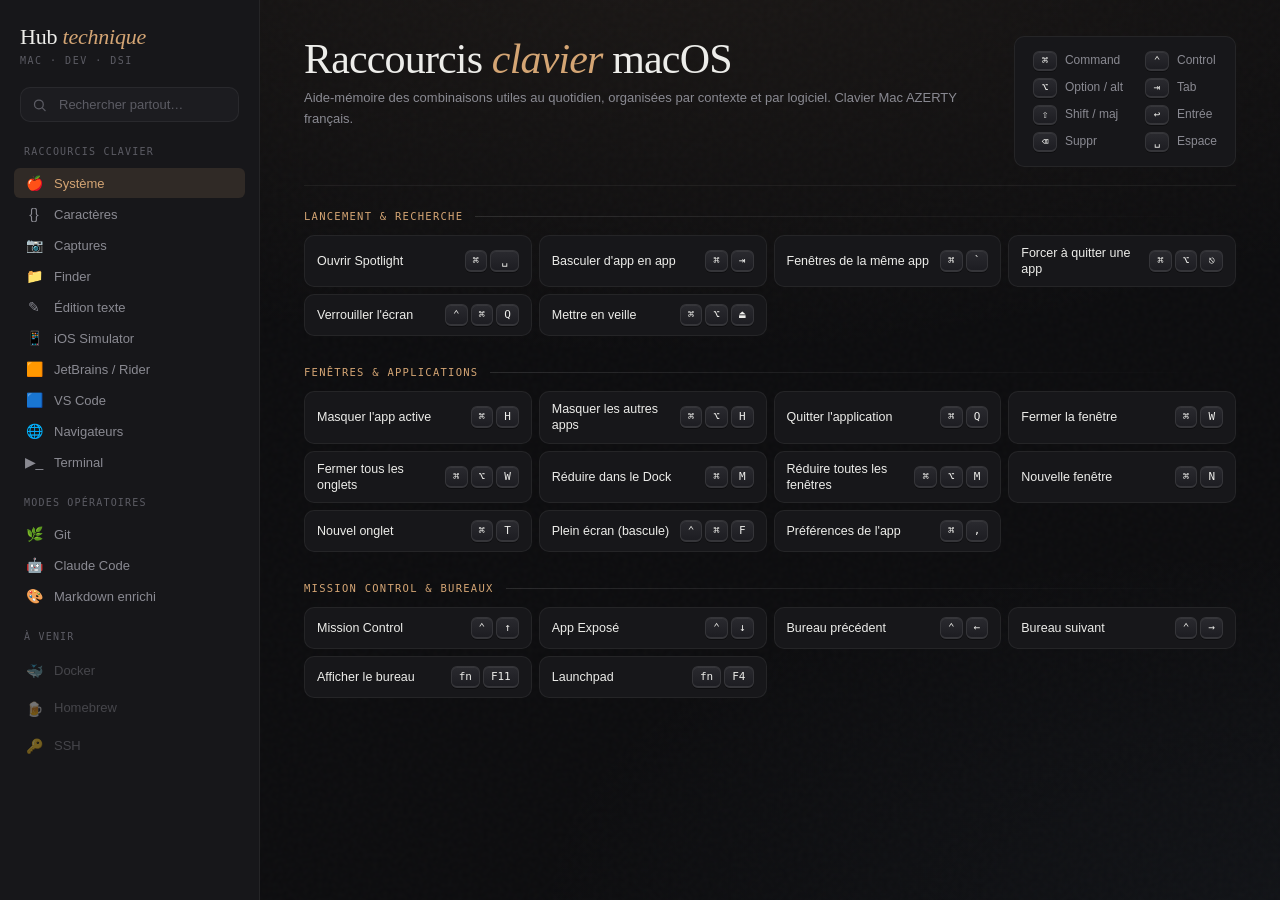
==== commit b75aa896: "Ajoute section Markdown enrichi (VS Code) Co-Authored-By: Claude Opus 4.8 <noreply@anthropic.com>" ====
--- a/index.html
+++ b/index.html
@@ -834,6 +834,11 @@
         <a href="#cc-bonnes-pratiques">Bonnes pratiques</a>
         <a href="#cc-projets">Idées de projets</a>
       </div>
+      <button class="nav-item" data-page="md-enrichi"><span class="nav-icon">🎨</span><span>Markdown enrichi</span></button>
+      <div class="nav-sub">
+        <a href="#md-legende">Légende des marqueurs</a>
+        <a href="#md-config">Configuration VS Code</a>
+      </div>
     </div>
 
     <div class="nav-group">
@@ -2487,6 +2492,93 @@
 
     </div>
 
+    <!-- =================================================================== -->
+    <!-- MOP : MARKDOWN ENRICHI                                              -->
+    <!-- =================================================================== -->
+    <div class="page" data-page="md-enrichi" data-type="mop">
+
+      <div class="page-header">
+        <div class="page-eyebrow">Mode opératoire · Convention perso</div>
+        <h1 class="page-title">Markdown enrichi, <em>balisage couleur</em></h1>
+        <p class="page-intro">Convention personnelle de balisage couleur dans les fichiers <code>.md</code> ouverts sous VS Code. Repose sur l'extension Highlight, qui colore des délimiteurs personnalisés via expressions régulières. Les couleurs sont visibles dans l'éditeur uniquement, pas dans l'aperçu markdown.</p>
+      </div>
+
+      <section class="section" id="md-legende">
+        <h2 class="mop-section-title">Légende des marqueurs</h2>
+        <p class="section-subtitle">Chaque marqueur a un <strong>sens</strong>, pas seulement une couleur. L'aperçu montre le rendu réel dans l'éditeur.</p>
+
+        <div class="table-wrap">
+          <table>
+            <thead>
+              <tr><th style="width:160px">Marqueur</th><th style="width:200px">Aperçu</th><th>Usage</th></tr>
+            </thead>
+            <tbody>
+              <tr><td><code>//texte//</code></td><td><span style="color:#E5A663;font-weight:700">note importante</span></td><td>Note, point de vigilance</td></tr>
+              <tr><td><code>||texte||</code></td><td><span style="color:#F14C4C;font-weight:700">critique</span></td><td>Critique, alerte, bloquant</td></tr>
+              <tr><td><code>==texte==</code></td><td><span style="color:#1F1F1F;background:#E5C07B;padding:1px 4px;border-radius:3px">surligné</span></td><td>Surlignage / mise en avant</td></tr>
+              <tr><td><code>++texte++</code></td><td><span style="color:#4EC9B0;font-weight:700">validé</span></td><td>Validé, OK, décision actée</td></tr>
+              <tr><td><code>??texte??</code></td><td><span style="color:#C586C0;font-style:italic">à vérifier</span></td><td>À vérifier, question ouverte</td></tr>
+              <tr><td><code>~~texte~~</code></td><td><span style="color:#7F848E;text-decoration:line-through">obsolète</span></td><td>Obsolète / abandonné (natif md)</td></tr>
+            </tbody>
+          </table>
+        </div>
+      </section>
+
+      <section class="section" id="md-config">
+        <h2 class="mop-section-title">Configuration VS Code</h2>
+        <p class="section-subtitle">Une extension à installer, puis un bloc à coller dans ton <code>settings.json</code>.</p>
+
+        <div class="scenario">
+          <div class="scenario-title">Prérequis : installer l'extension Highlight</div>
+          <div class="scenario-desc">Le barré <code>~~ ~~</code> est natif markdown, mais les cinq autres marqueurs reposent sur l'extension <strong>Highlight</strong> de fabiospampinato, qui applique des décorations via expressions régulières.</div>
+          <div class="code-block">
+            <div class="code-header"><span class="code-lang">text</span><button class="copy-btn">📋 Copier</button></div>
+            <pre><code>Installer l'extension VS Code : fabiospampinato.vscode-highlight</code></pre>
+          </div>
+        </div>
+
+        <div class="scenario">
+          <div class="scenario-title">Réglages à ajouter dans <code>settings.json</code></div>
+          <div class="scenario-desc">Colle ces deux blocs dans ton <code>settings.json</code> (⌘⇧P → « Preferences: Open User Settings (JSON) »). Le premier gère le barré natif, le second les marqueurs personnalisés.</div>
+          <div class="code-block">
+            <div class="code-header"><span class="code-lang">jsonc</span><button class="copy-btn">📋 Copier</button></div>
+            <pre><code><span class="sh-comment">// editor.tokenColorCustomizations : pour le barré ~~ ~~ (natif markdown)</span>
+<span class="sh-str">"editor.tokenColorCustomizations"</span>: {
+  <span class="sh-str">"textMateRules"</span>: [
+    { <span class="sh-str">"scope"</span>: <span class="sh-str">"markup.strikethrough"</span>, <span class="sh-str">"settings"</span>: { <span class="sh-str">"foreground"</span>: <span class="sh-str">"#7F848E"</span> } }
+  ]
+},
+
+<span class="sh-comment">// highlight.regexes : les marqueurs personnalisés (extension Highlight)</span>
+<span class="sh-str">"highlight.regexes"</span>: {
+  <span class="sh-str">"(//[^/\\n]+//)"</span>: {
+    <span class="sh-str">"filterLanguageRegex"</span>: <span class="sh-str">"markdown"</span>,
+    <span class="sh-str">"decorations"</span>: [{ <span class="sh-str">"color"</span>: <span class="sh-str">"#E5A663"</span>, <span class="sh-str">"fontWeight"</span>: <span class="sh-str">"bold"</span> }]
+  },
+  <span class="sh-str">"(\\|\\|[^|\\n]+\\|\\|)"</span>: {
+    <span class="sh-str">"filterLanguageRegex"</span>: <span class="sh-str">"markdown"</span>,
+    <span class="sh-str">"decorations"</span>: [{ <span class="sh-str">"color"</span>: <span class="sh-str">"#F14C4C"</span>, <span class="sh-str">"fontWeight"</span>: <span class="sh-str">"bold"</span> }]
+  },
+  <span class="sh-str">"(==[^=\\n]+==)"</span>: {
+    <span class="sh-str">"filterLanguageRegex"</span>: <span class="sh-str">"markdown"</span>,
+    <span class="sh-str">"decorations"</span>: [{ <span class="sh-str">"color"</span>: <span class="sh-str">"#1F1F1F"</span>, <span class="sh-str">"backgroundColor"</span>: <span class="sh-str">"#E5C07B"</span> }]
+  },
+  <span class="sh-str">"(\\+\\+[^+\\n]+\\+\\+)"</span>: {
+    <span class="sh-str">"filterLanguageRegex"</span>: <span class="sh-str">"markdown"</span>,
+    <span class="sh-str">"decorations"</span>: [{ <span class="sh-str">"color"</span>: <span class="sh-str">"#4EC9B0"</span>, <span class="sh-str">"fontWeight"</span>: <span class="sh-str">"bold"</span> }]
+  },
+  <span class="sh-str">"(\\?\\?[^?\\n]+\\?\\?)"</span>: {
+    <span class="sh-str">"filterLanguageRegex"</span>: <span class="sh-str">"markdown"</span>,
+    <span class="sh-str">"decorations"</span>: [{ <span class="sh-str">"color"</span>: <span class="sh-str">"#C586C0"</span>, <span class="sh-str">"fontStyle"</span>: <span class="sh-str">"italic"</span> }]
+  }
+}</code></pre>
+          </div>
+          <div class="callout warn"><span class="callout-icon">⚠️</span><div>Le marqueur <code>||</code> sert aussi de séparateur dans les tableaux markdown. Une cellule vide peut donc être colorée par erreur dans un tableau. Sans impact en usage courant de surligneur.</div></div>
+        </div>
+      </section>
+
+    </div>
+
   </main>
 
 </div>
